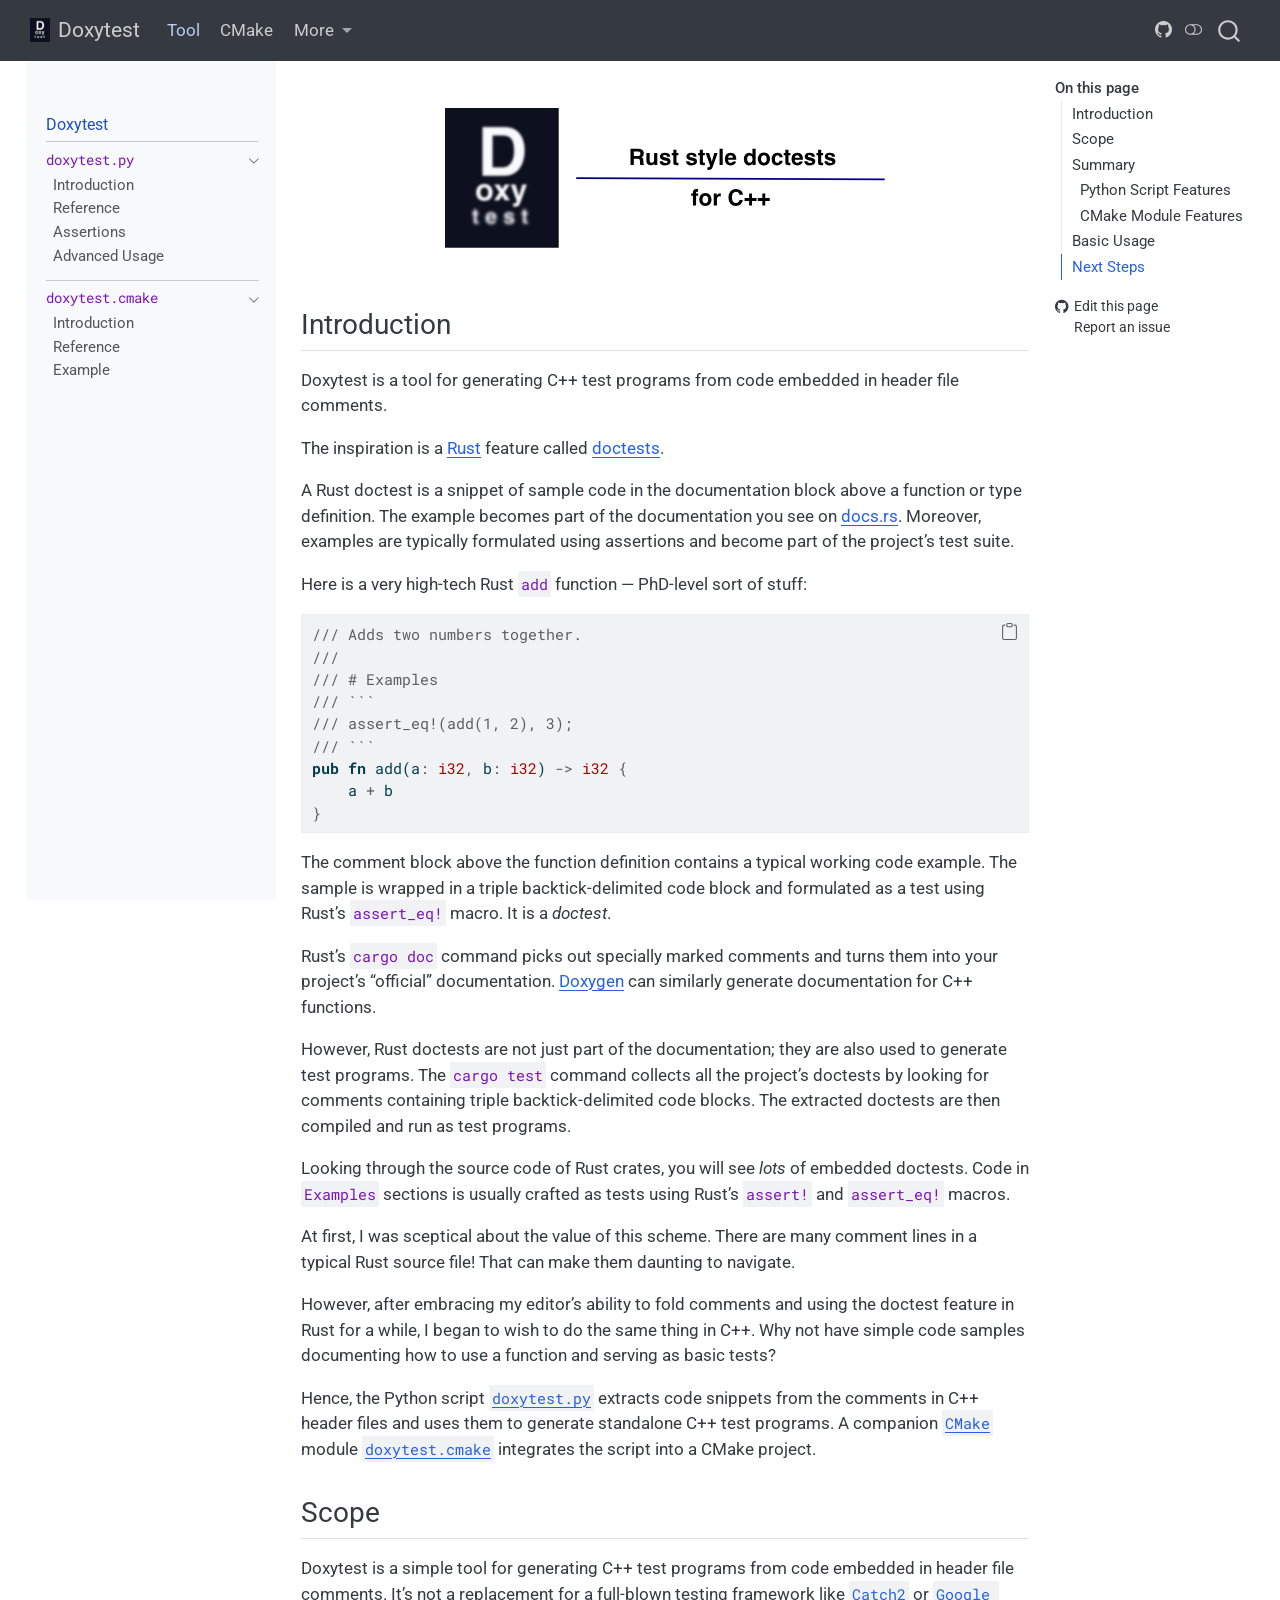
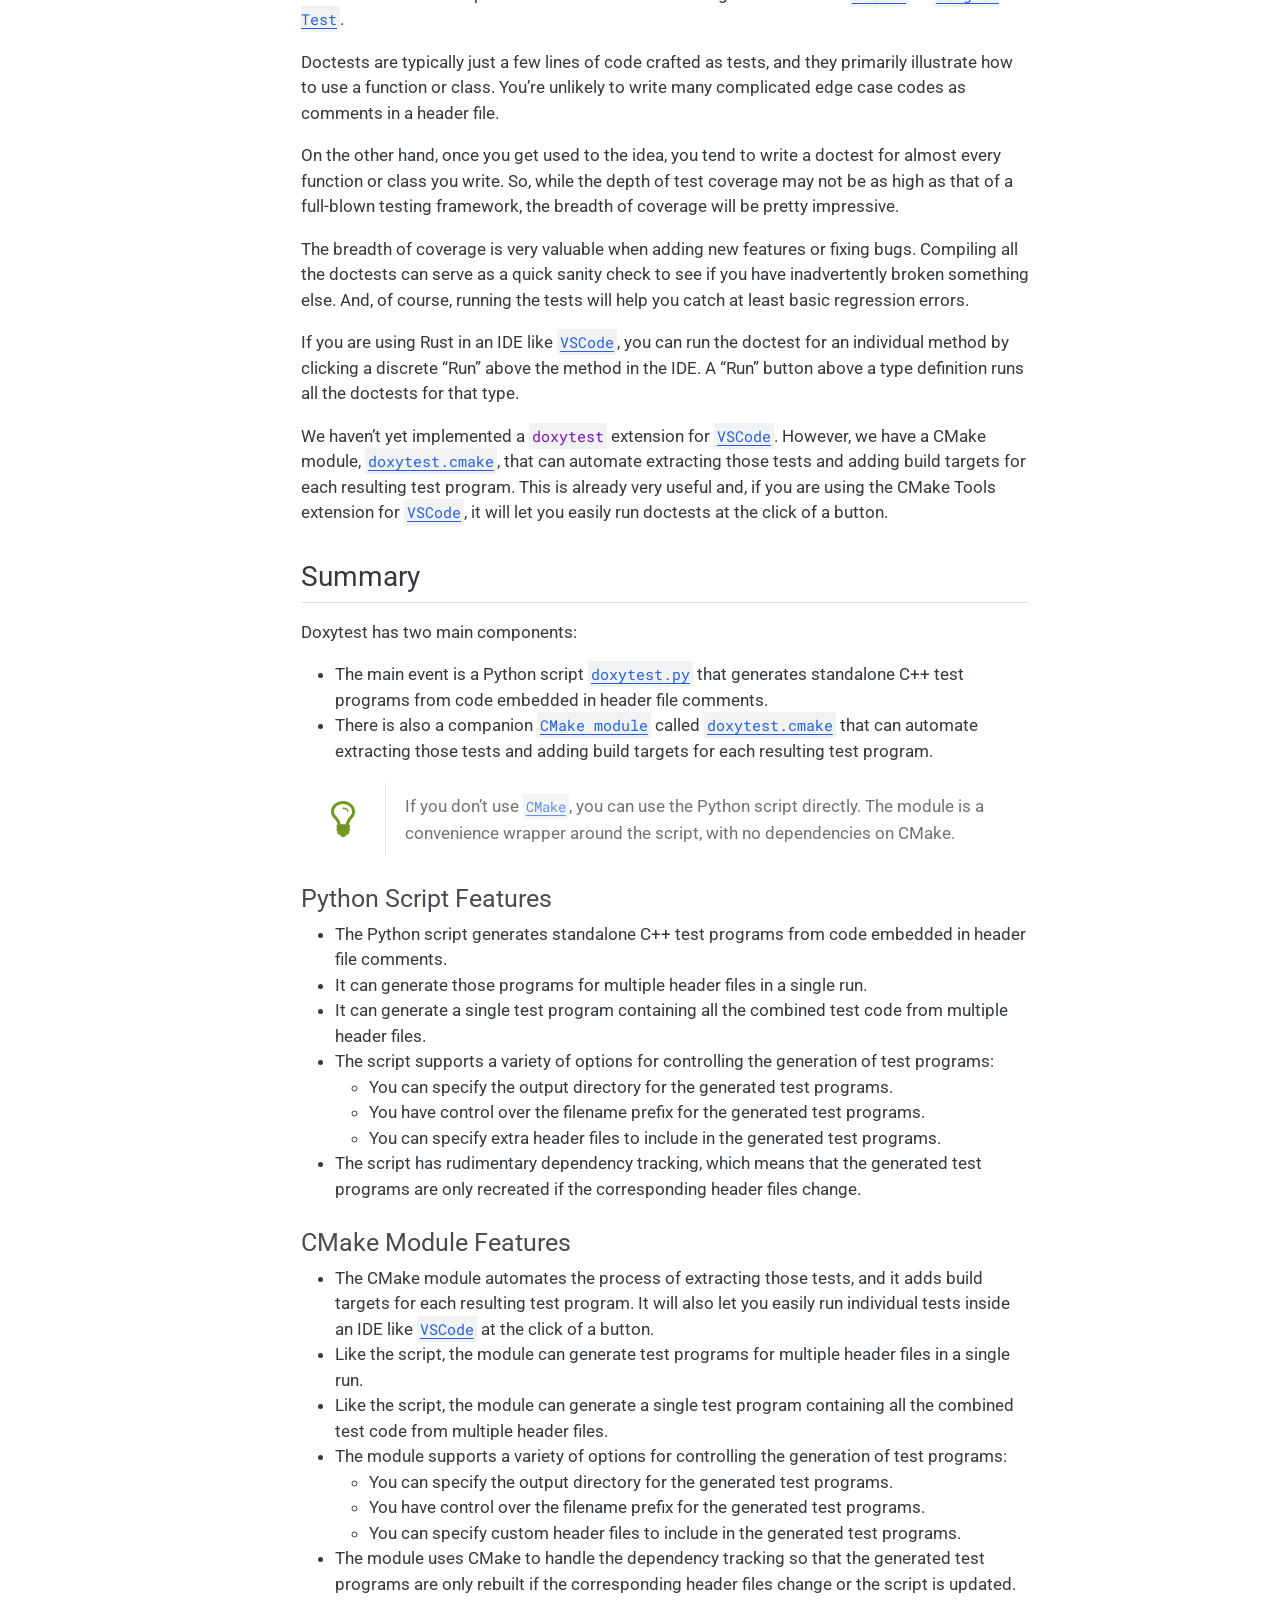
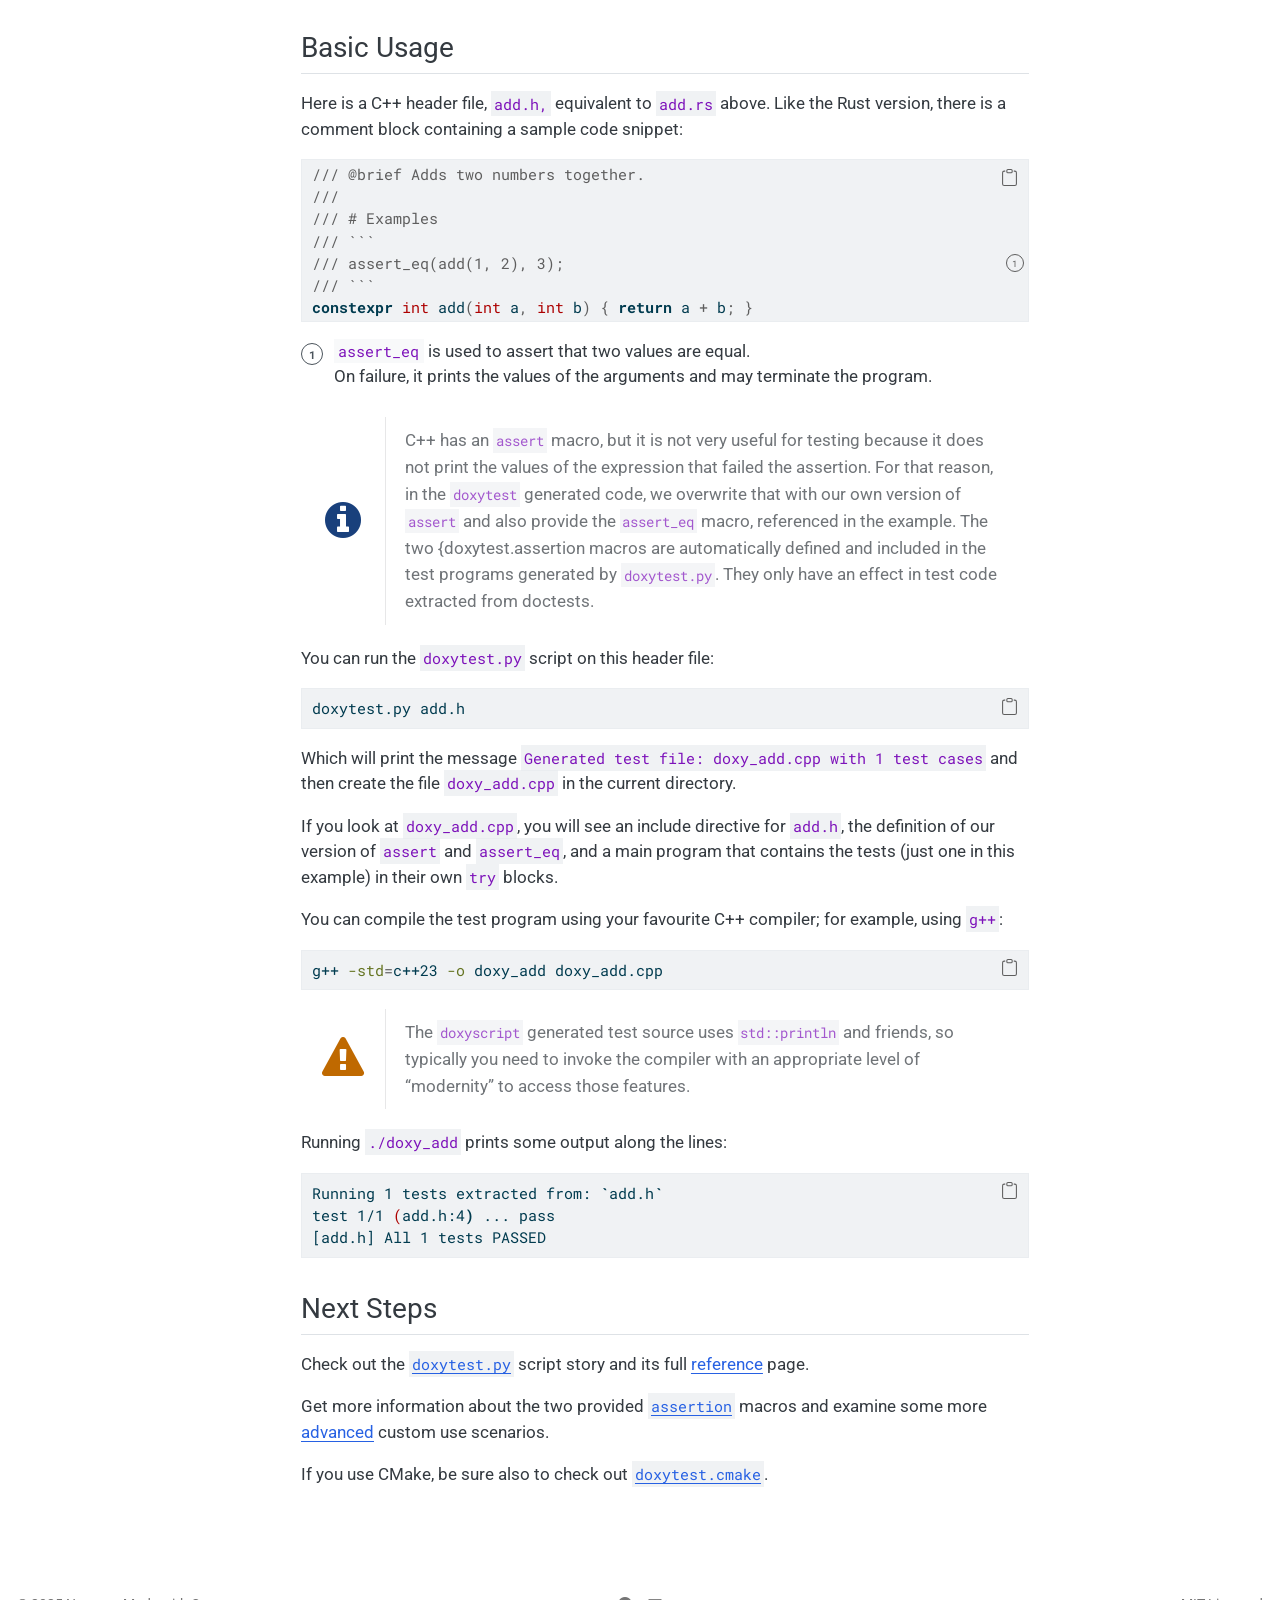
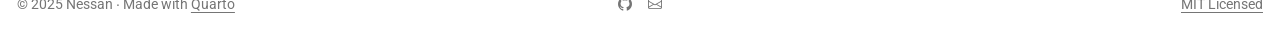
==== pages/index.html @ 749014c8 "Built site for gh-pages" ====
<!DOCTYPE html>
<html xmlns="http://www.w3.org/1999/xhtml" lang="en" xml:lang="en"><head>

<meta charset="utf-8">
<meta name="generator" content="quarto-1.8.25">

<meta name="viewport" content="width=device-width, initial-scale=1.0, user-scalable=yes">


<title>index – Doxytest</title>
<style>
code{white-space: pre-wrap;}
span.smallcaps{font-variant: small-caps;}
div.columns{display: flex; gap: min(4vw, 1.5em);}
div.column{flex: auto; overflow-x: auto;}
div.hanging-indent{margin-left: 1.5em; text-indent: -1.5em;}
ul.task-list{list-style: none;}
ul.task-list li input[type="checkbox"] {
  width: 0.8em;
  margin: 0 0.8em 0.2em -1em; /* quarto-specific, see https://github.com/quarto-dev/quarto-cli/issues/4556 */ 
  vertical-align: middle;
}
/* CSS for syntax highlighting */
html { -webkit-text-size-adjust: 100%; }
pre > code.sourceCode { white-space: pre; position: relative; }
pre > code.sourceCode > span { display: inline-block; line-height: 1.25; }
pre > code.sourceCode > span:empty { height: 1.2em; }
.sourceCode { overflow: visible; }
code.sourceCode > span { color: inherit; text-decoration: inherit; }
div.sourceCode { margin: 1em 0; }
pre.sourceCode { margin: 0; }
@media screen {
div.sourceCode { overflow: auto; }
}
@media print {
pre > code.sourceCode { white-space: pre-wrap; }
pre > code.sourceCode > span { text-indent: -5em; padding-left: 5em; }
}
pre.numberSource code
  { counter-reset: source-line 0; }
pre.numberSource code > span
  { position: relative; left: -4em; counter-increment: source-line; }
pre.numberSource code > span > a:first-child::before
  { content: counter(source-line);
    position: relative; left: -1em; text-align: right; vertical-align: baseline;
    border: none; display: inline-block;
    -webkit-touch-callout: none; -webkit-user-select: none;
    -khtml-user-select: none; -moz-user-select: none;
    -ms-user-select: none; user-select: none;
    padding: 0 4px; width: 4em;
  }
pre.numberSource { margin-left: 3em;  padding-left: 4px; }
div.sourceCode
  {   }
@media screen {
pre > code.sourceCode > span > a:first-child::before { text-decoration: underline; }
}
</style>


<script src="../site_libs/quarto-nav/quarto-nav.js"></script>
<script src="../site_libs/clipboard/clipboard.min.js"></script>
<script src="../site_libs/quarto-search/autocomplete.umd.js"></script>
<script src="../site_libs/quarto-search/fuse.min.js"></script>
<script src="../site_libs/quarto-search/quarto-search.js"></script>
<meta name="quarto:offset" content="../">
<link href="../images/logo.svg" rel="icon" type="image/svg+xml">
<script src="../site_libs/quarto-html/quarto.js" type="module"></script>
<script src="../site_libs/quarto-html/tabsets/tabsets.js" type="module"></script>
<script src="../site_libs/quarto-html/axe/axe-check.js" type="module"></script>
<script src="../site_libs/quarto-html/popper.min.js"></script>
<script src="../site_libs/quarto-html/tippy.umd.min.js"></script>
<script src="../site_libs/quarto-html/anchor.min.js"></script>
<link href="../site_libs/quarto-html/tippy.css" rel="stylesheet">
<link href="../site_libs/quarto-html/quarto-syntax-highlighting-cd4e4562af9062d9f200841793bf5c06.css" rel="stylesheet" class="quarto-color-scheme" id="quarto-text-highlighting-styles">
<link href="../site_libs/quarto-html/quarto-syntax-highlighting-dark-42da390b1251f2a7a621bc99940f6342.css" rel="stylesheet" class="quarto-color-scheme quarto-color-alternate" id="quarto-text-highlighting-styles">
<link href="../site_libs/quarto-html/quarto-syntax-highlighting-cd4e4562af9062d9f200841793bf5c06.css" rel="stylesheet" class="quarto-color-scheme-extra" id="quarto-text-highlighting-styles">
<script src="../site_libs/bootstrap/bootstrap.min.js"></script>
<link href="../site_libs/bootstrap/bootstrap-icons.css" rel="stylesheet">
<link href="../site_libs/bootstrap/bootstrap-0eee223d19f389612707c748a8aae879.min.css" rel="stylesheet" append-hash="true" class="quarto-color-scheme" id="quarto-bootstrap" data-mode="light">
<link href="../site_libs/bootstrap/bootstrap-dark-8b082f67e5a85543d0a8d16affa64e02.min.css" rel="stylesheet" append-hash="true" class="quarto-color-scheme quarto-color-alternate" id="quarto-bootstrap" data-mode="dark">
<link href="../site_libs/bootstrap/bootstrap-0eee223d19f389612707c748a8aae879.min.css" rel="stylesheet" append-hash="true" class="quarto-color-scheme-extra" id="quarto-bootstrap" data-mode="light">
<link href="../site_libs/quarto-contrib/admonitions-1.0.0/admonitions.css" rel="stylesheet">
<script id="quarto-search-options" type="application/json">{
  "location": "navbar",
  "copy-button": false,
  "collapse-after": 3,
  "panel-placement": "end",
  "type": "overlay",
  "limit": 50,
  "keyboard-shortcut": [
    "f",
    "/",
    "s"
  ],
  "show-item-context": false,
  "language": {
    "search-no-results-text": "No results",
    "search-matching-documents-text": "matching documents",
    "search-copy-link-title": "Copy link to search",
    "search-hide-matches-text": "Hide additional matches",
    "search-more-match-text": "more match in this document",
    "search-more-matches-text": "more matches in this document",
    "search-clear-button-title": "Clear",
    "search-text-placeholder": "",
    "search-detached-cancel-button-title": "Cancel",
    "search-submit-button-title": "Submit",
    "search-label": "Search"
  }
}</script>
<link rel="stylesheet" href="https://cdnjs.cloudflare.com/ajax/libs/font-awesome/4.7.0/css/font-awesome.min.css">


<meta property="og:title" content="Doxytest">
<meta property="og:description" content="">
<meta property="og:image" content="https://nessan.github.io/doxytest/images/blurred-large.svg">
<meta property="og:site_name" content="Doxytest">
<meta property="og:image:alt" content="Project Header Logo">
</head>

<body class="nav-sidebar floating nav-fixed quarto-light"><script id="quarto-html-before-body" type="application/javascript">
    const toggleBodyColorMode = (bsSheetEl) => {
      const mode = bsSheetEl.getAttribute("data-mode");
      const bodyEl = window.document.querySelector("body");
      if (mode === "dark") {
        bodyEl.classList.add("quarto-dark");
        bodyEl.classList.remove("quarto-light");
      } else {
        bodyEl.classList.add("quarto-light");
        bodyEl.classList.remove("quarto-dark");
      }
    }
    const toggleBodyColorPrimary = () => {
      const bsSheetEl = window.document.querySelector("link#quarto-bootstrap:not([rel=disabled-stylesheet])");
      if (bsSheetEl) {
        toggleBodyColorMode(bsSheetEl);
      }
    }
    const setColorSchemeToggle = (alternate) => {
      const toggles = window.document.querySelectorAll('.quarto-color-scheme-toggle');
      for (let i=0; i < toggles.length; i++) {
        const toggle = toggles[i];
        if (toggle) {
          if (alternate) {
            toggle.classList.add("alternate");
          } else {
            toggle.classList.remove("alternate");
          }
        }
      }
    };
    const toggleColorMode = (alternate) => {
      // Switch the stylesheets
      const primaryStylesheets = window.document.querySelectorAll('link.quarto-color-scheme:not(.quarto-color-alternate)');
      const alternateStylesheets = window.document.querySelectorAll('link.quarto-color-scheme.quarto-color-alternate');
      manageTransitions('#quarto-margin-sidebar .nav-link', false);
      if (alternate) {
        // note: dark is layered on light, we don't disable primary!
        enableStylesheet(alternateStylesheets);
        for (const sheetNode of alternateStylesheets) {
          if (sheetNode.id === "quarto-bootstrap") {
            toggleBodyColorMode(sheetNode);
          }
        }
      } else {
        disableStylesheet(alternateStylesheets);
        enableStylesheet(primaryStylesheets)
        toggleBodyColorPrimary();
      }
      manageTransitions('#quarto-margin-sidebar .nav-link', true);
      // Switch the toggles
      setColorSchemeToggle(alternate)
      // Hack to workaround the fact that safari doesn't
      // properly recolor the scrollbar when toggling (#1455)
      if (navigator.userAgent.indexOf('Safari') > 0 && navigator.userAgent.indexOf('Chrome') == -1) {
        manageTransitions("body", false);
        window.scrollTo(0, 1);
        setTimeout(() => {
          window.scrollTo(0, 0);
          manageTransitions("body", true);
        }, 40);
      }
    }
    const disableStylesheet = (stylesheets) => {
      for (let i=0; i < stylesheets.length; i++) {
        const stylesheet = stylesheets[i];
        stylesheet.rel = 'disabled-stylesheet';
      }
    }
    const enableStylesheet = (stylesheets) => {
      for (let i=0; i < stylesheets.length; i++) {
        const stylesheet = stylesheets[i];
        if(stylesheet.rel !== 'stylesheet') { // for Chrome, which will still FOUC without this check
          stylesheet.rel = 'stylesheet';
        }
      }
    }
    const manageTransitions = (selector, allowTransitions) => {
      const els = window.document.querySelectorAll(selector);
      for (let i=0; i < els.length; i++) {
        const el = els[i];
        if (allowTransitions) {
          el.classList.remove('notransition');
        } else {
          el.classList.add('notransition');
        }
      }
    }
    const isFileUrl = () => {
      return window.location.protocol === 'file:';
    }
    const hasAlternateSentinel = () => {
      let styleSentinel = getColorSchemeSentinel();
      if (styleSentinel !== null) {
        return styleSentinel === "alternate";
      } else {
        return false;
      }
    }
    const setStyleSentinel = (alternate) => {
      const value = alternate ? "alternate" : "default";
      if (!isFileUrl()) {
        window.localStorage.setItem("quarto-color-scheme", value);
      } else {
        localAlternateSentinel = value;
      }
    }
    const getColorSchemeSentinel = () => {
      if (!isFileUrl()) {
        const storageValue = window.localStorage.getItem("quarto-color-scheme");
        return storageValue != null ? storageValue : localAlternateSentinel;
      } else {
        return localAlternateSentinel;
      }
    }
    const toggleGiscusIfUsed = (isAlternate, darkModeDefault) => {
      const baseTheme = document.querySelector('#giscus-base-theme')?.value ?? 'light';
      const alternateTheme = document.querySelector('#giscus-alt-theme')?.value ?? 'dark';
      let newTheme = '';
      if(authorPrefersDark) {
        newTheme = isAlternate ? baseTheme : alternateTheme;
      } else {
        newTheme = isAlternate ? alternateTheme : baseTheme;
      }
      const changeGiscusTheme = () => {
        // From: https://github.com/giscus/giscus/issues/336
        const sendMessage = (message) => {
          const iframe = document.querySelector('iframe.giscus-frame');
          if (!iframe) return;
          iframe.contentWindow.postMessage({ giscus: message }, 'https://giscus.app');
        }
        sendMessage({
          setConfig: {
            theme: newTheme
          }
        });
      }
      const isGiscussLoaded = window.document.querySelector('iframe.giscus-frame') !== null;
      if (isGiscussLoaded) {
        changeGiscusTheme();
      }
    };
    const authorPrefersDark = false;
    const darkModeDefault = authorPrefersDark;
      document.querySelector('link#quarto-text-highlighting-styles.quarto-color-scheme-extra').rel = 'disabled-stylesheet';
      document.querySelector('link#quarto-bootstrap.quarto-color-scheme-extra').rel = 'disabled-stylesheet';
    let localAlternateSentinel = darkModeDefault ? 'alternate' : 'default';
    // Dark / light mode switch
    window.quartoToggleColorScheme = () => {
      // Read the current dark / light value
      let toAlternate = !hasAlternateSentinel();
      toggleColorMode(toAlternate);
      setStyleSentinel(toAlternate);
      toggleGiscusIfUsed(toAlternate, darkModeDefault);
      window.dispatchEvent(new Event('resize'));
    };
    // Switch to dark mode if need be
    if (hasAlternateSentinel()) {
      toggleColorMode(true);
    } else {
      toggleColorMode(false);
    }
  </script>

<div id="quarto-search-results"></div>
  <header id="quarto-header" class="headroom fixed-top">
    <nav class="navbar navbar-expand-lg " data-bs-theme="dark">
      <div class="navbar-container container-fluid">
      <div class="navbar-brand-container mx-auto">
    <a href="../index.html" class="navbar-brand navbar-brand-logo">
    <img src="../images/logo.svg" alt="The Doxytest logo" class="navbar-logo light-content">
    <img src="../images/logo.svg" alt="The Doxytest logo" class="navbar-logo dark-content">
    </a>
    <a class="navbar-brand" href="../index.html">
    <span class="navbar-title">Doxytest</span>
    </a>
  </div>
            <div id="quarto-search" class="" title="Search"></div>
          <button class="navbar-toggler" type="button" data-bs-toggle="collapse" data-bs-target="#navbarCollapse" aria-controls="navbarCollapse" role="menu" aria-expanded="false" aria-label="Toggle navigation" onclick="if (window.quartoToggleHeadroom) { window.quartoToggleHeadroom(); }">
  <span class="navbar-toggler-icon"></span>
</button>
          <div class="collapse navbar-collapse" id="navbarCollapse">
            <ul class="navbar-nav navbar-nav-scroll me-auto">
  <li class="nav-item">
    <a class="nav-link active" href="../pages/script/index.html" aria-current="page"> 
<span class="menu-text">Tool</span></a>
  </li>  
  <li class="nav-item">
    <a class="nav-link" href="../pages/cmake/index.html"> 
<span class="menu-text">CMake</span></a>
  </li>  
  <li class="nav-item dropdown ">
    <a class="nav-link dropdown-toggle" href="#" id="nav-menu-more" role="link" data-bs-toggle="dropdown" aria-expanded="false">
 <span class="menu-text">More</span>
    </a>
    <ul class="dropdown-menu" aria-labelledby="nav-menu-more">    
        <li>
    <a class="dropdown-item" href="https://github.com/nessan/doxytest"><i class="bi bi-github" role="img">
</i> 
 <span class="dropdown-text">Project Repo</span></a>
  </li>  
        <li>
    <a class="dropdown-item" href="https://github.com/nessan/doxytest/issues"><i class="bi bi-bug" role="img">
</i> 
 <span class="dropdown-text">Report a Bug</span></a>
  </li>  
        <li>
    <a class="dropdown-item" href="mailto:nzznfitz+gh@icloud.com"><i class="bi bi-chat-right-text" role="img">
</i> 
 <span class="dropdown-text">Ask a Question</span></a>
  </li>  
    </ul>
  </li>
</ul>
          </div> <!-- /navcollapse -->
            <div class="quarto-navbar-tools">
    <a href="https://github.com/nessan/doxytest" title="GitHub repo" class="quarto-navigation-tool px-1" aria-label="GitHub repo"><i class="bi bi-github"></i></a>
  <a href="" class="quarto-color-scheme-toggle quarto-navigation-tool  px-1" onclick="window.quartoToggleColorScheme(); return false;" title="Toggle dark mode"><i class="bi"></i></a>
</div>
      </div> <!-- /container-fluid -->
    </nav>
  <nav class="quarto-secondary-nav">
    <div class="container-fluid d-flex">
      <button type="button" class="quarto-btn-toggle btn" data-bs-toggle="collapse" role="button" data-bs-target=".quarto-sidebar-collapse-item" aria-controls="quarto-sidebar" aria-expanded="false" aria-label="Toggle sidebar navigation" onclick="if (window.quartoToggleHeadroom) { window.quartoToggleHeadroom(); }">
        <i class="bi bi-layout-text-sidebar-reverse"></i>
      </button>
        <a class="flex-grow-1 no-decor" role="navigation" data-bs-toggle="collapse" data-bs-target=".quarto-sidebar-collapse-item" aria-controls="quarto-sidebar" aria-expanded="false" aria-label="Toggle sidebar navigation" onclick="if (window.quartoToggleHeadroom) { window.quartoToggleHeadroom(); }">      
          <h1 class="quarto-secondary-nav-title"></h1>
        </a>     
    </div>
  </nav>
</header>
<!-- content -->
<div id="quarto-content" class="quarto-container page-columns page-rows-contents page-layout-article page-navbar">
<!-- sidebar -->
  <nav id="quarto-sidebar" class="sidebar collapse collapse-horizontal quarto-sidebar-collapse-item sidebar-navigation floating overflow-auto">
    <div class="pt-lg-2 mt-2 text-left sidebar-header">
      <a href="../index.html" class="sidebar-logo-link">
      </a>
      </div>
    <div class="sidebar-menu-container"> 
    <ul class="list-unstyled mt-1">
        <li class="sidebar-item">
  <div class="sidebar-item-container"> 
  <a href="../pages/index.html" class="sidebar-item-text sidebar-link active">
 <span class="menu-text">Doxytest</span></a>
  </div>
</li>
        <li class="px-0"><hr class="sidebar-divider hi "></li>
        <li class="sidebar-item sidebar-item-section">
      <div class="sidebar-item-container"> 
            <a class="sidebar-item-text sidebar-link text-start" data-bs-toggle="collapse" data-bs-target="#quarto-sidebar-section-1" role="navigation" aria-expanded="true">
 <span class="menu-text"><code>doxytest.py</code></span></a>
          <a class="sidebar-item-toggle text-start" data-bs-toggle="collapse" data-bs-target="#quarto-sidebar-section-1" role="navigation" aria-expanded="true" aria-label="Toggle section">
            <i class="bi bi-chevron-right ms-2"></i>
          </a> 
      </div>
      <ul id="quarto-sidebar-section-1" class="collapse list-unstyled sidebar-section depth1 show">  
          <li class="sidebar-item">
  <div class="sidebar-item-container"> 
  <a href="../pages/script/index.html" class="sidebar-item-text sidebar-link">
 <span class="menu-text">Introduction</span></a>
  </div>
</li>
          <li class="sidebar-item">
  <div class="sidebar-item-container"> 
  <a href="../pages/script/reference.html" class="sidebar-item-text sidebar-link">
 <span class="menu-text">Reference</span></a>
  </div>
</li>
          <li class="sidebar-item">
  <div class="sidebar-item-container"> 
  <a href="../pages/script/assertions.html" class="sidebar-item-text sidebar-link">
 <span class="menu-text">Assertions</span></a>
  </div>
</li>
          <li class="sidebar-item">
  <div class="sidebar-item-container"> 
  <a href="../pages/script/advanced.html" class="sidebar-item-text sidebar-link">
 <span class="menu-text">Advanced Usage</span></a>
  </div>
</li>
      </ul>
  </li>
        <li class="px-0"><hr class="sidebar-divider hi "></li>
        <li class="sidebar-item sidebar-item-section">
      <div class="sidebar-item-container"> 
            <a class="sidebar-item-text sidebar-link text-start" data-bs-toggle="collapse" data-bs-target="#quarto-sidebar-section-2" role="navigation" aria-expanded="true">
 <span class="menu-text"><code>doxytest.cmake</code></span></a>
          <a class="sidebar-item-toggle text-start" data-bs-toggle="collapse" data-bs-target="#quarto-sidebar-section-2" role="navigation" aria-expanded="true" aria-label="Toggle section">
            <i class="bi bi-chevron-right ms-2"></i>
          </a> 
      </div>
      <ul id="quarto-sidebar-section-2" class="collapse list-unstyled sidebar-section depth1 show">  
          <li class="sidebar-item">
  <div class="sidebar-item-container"> 
  <a href="../pages/cmake/index.html" class="sidebar-item-text sidebar-link">
 <span class="menu-text">Introduction</span></a>
  </div>
</li>
          <li class="sidebar-item">
  <div class="sidebar-item-container"> 
  <a href="../pages/cmake/index.html#reference" class="sidebar-item-text sidebar-link">
 <span class="menu-text">Reference</span></a>
  </div>
</li>
          <li class="sidebar-item">
  <div class="sidebar-item-container"> 
  <a href="../pages/cmake/index.html#example" class="sidebar-item-text sidebar-link">
 <span class="menu-text">Example</span></a>
  </div>
</li>
      </ul>
  </li>
    </ul>
    </div>
</nav>
<div id="quarto-sidebar-glass" class="quarto-sidebar-collapse-item" data-bs-toggle="collapse" data-bs-target=".quarto-sidebar-collapse-item"></div>
<!-- margin-sidebar -->
    <div id="quarto-margin-sidebar" class="sidebar margin-sidebar">
        <nav id="TOC" role="doc-toc" class="toc-active" data-toc-expanded="99">
    <h2 id="toc-title">On this page</h2>
   
  <ul>
  <li><a href="#introduction" id="toc-introduction" class="nav-link active" data-scroll-target="#introduction">Introduction</a></li>
  <li><a href="#scope" id="toc-scope" class="nav-link" data-scroll-target="#scope">Scope</a></li>
  <li><a href="#summary" id="toc-summary" class="nav-link" data-scroll-target="#summary">Summary</a>
  <ul class="collapse">
  <li><a href="#python-script-features" id="toc-python-script-features" class="nav-link" data-scroll-target="#python-script-features">Python Script Features</a></li>
  <li><a href="#cmake-module-features" id="toc-cmake-module-features" class="nav-link" data-scroll-target="#cmake-module-features">CMake Module Features</a></li>
  </ul></li>
  <li><a href="#basic-usage" id="toc-basic-usage" class="nav-link" data-scroll-target="#basic-usage">Basic Usage</a></li>
  <li><a href="#next-steps" id="toc-next-steps" class="nav-link" data-scroll-target="#next-steps">Next Steps</a></li>
  </ul>
<div class="toc-actions"><ul><li><a href="https://github.com/nessan/doxytest/edit/main/docs/pages/index.qmd" class="toc-action"><i class="bi bi-github"></i>Edit this page</a></li><li><a href="https://github.com/nessan/doxytest/issues/new/choose" class="toc-action"><i class="bi empty"></i>Report an issue</a></li></ul></div></nav>
    </div>
<!-- main -->
<main class="content" id="quarto-document-content"><header id="title-block-header" class="quarto-title-block"></header>





<div align="center">
    <img src="../images/blurred-large.svg" alt="Project Header Logo" height="140">
</div>
<p><br></p>
<section id="introduction" class="level2">
<h2 class="anchored" data-anchor-id="introduction">Introduction</h2>
<p>Doxytest is a tool for generating C++ test programs from code embedded in header file comments.</p>
<p>The inspiration is a <a href="https://www.rust-lang.org">Rust</a> feature called <a href="https://doc.rust-lang.org/rustdoc/write-documentation/documentation-tests.html">doctests</a>.</p>
<p>A Rust doctest is a snippet of sample code in the documentation block above a function or type definition. The example becomes part of the documentation you see on <a href="https://docs.rs">docs.rs</a>. Moreover, examples are typically formulated using assertions and become part of the project’s test suite.</p>
<p>Here is a very high-tech Rust <code>add</code> function — PhD-level sort of stuff:</p>
<div class="code-copy-outer-scaffold"><div class="sourceCode" id="cb1"><pre class="sourceCode rust code-with-copy"><code class="sourceCode rust"><span id="cb1-1"><a href="#cb1-1" aria-hidden="true" tabindex="-1"></a><span class="co">/// Adds two numbers together.</span></span>
<span id="cb1-2"><a href="#cb1-2" aria-hidden="true" tabindex="-1"></a><span class="co">///</span></span>
<span id="cb1-3"><a href="#cb1-3" aria-hidden="true" tabindex="-1"></a><span class="co">/// # Examples</span></span>
<span id="cb1-4"><a href="#cb1-4" aria-hidden="true" tabindex="-1"></a><span class="co">/// ```</span></span>
<span id="cb1-5"><a href="#cb1-5" aria-hidden="true" tabindex="-1"></a><span class="co">/// assert_eq!(add(1, 2), 3);</span></span>
<span id="cb1-6"><a href="#cb1-6" aria-hidden="true" tabindex="-1"></a><span class="co">/// ```</span></span>
<span id="cb1-7"><a href="#cb1-7" aria-hidden="true" tabindex="-1"></a><span class="kw">pub</span> <span class="kw">fn</span> add(a<span class="op">:</span> <span class="dt">i32</span><span class="op">,</span> b<span class="op">:</span> <span class="dt">i32</span>) <span class="op">-&gt;</span> <span class="dt">i32</span> <span class="op">{</span></span>
<span id="cb1-8"><a href="#cb1-8" aria-hidden="true" tabindex="-1"></a>    a <span class="op">+</span> b</span>
<span id="cb1-9"><a href="#cb1-9" aria-hidden="true" tabindex="-1"></a><span class="op">}</span></span></code></pre></div><button title="Copy to Clipboard" class="code-copy-button"><i class="bi"></i></button></div>
<p>The comment block above the function definition contains a typical working code example. The sample is wrapped in a triple backtick-delimited code block and formulated as a test using Rust’s <code>assert_eq!</code> macro. It is a <em>doctest</em>.</p>
<p>Rust’s <code>cargo doc</code> command picks out specially marked comments and turns them into your project’s “official” documentation. <a href="https://www.doxygen.nl">Doxygen</a> can similarly generate documentation for C++ functions.</p>
<p>However, Rust doctests are not just part of the documentation; they are also used to generate test programs. The <code>cargo test</code> command collects all the project’s doctests by looking for comments containing triple backtick-delimited code blocks. The extracted doctests are then compiled and run as test programs.</p>
<p>Looking through the source code of Rust crates, you will see <em>lots</em> of embedded doctests. Code in <code>Examples</code> sections is usually crafted as tests using Rust’s <code>assert!</code> and <code>assert_eq!</code> macros.</p>
<p>At first, I was sceptical about the value of this scheme. There are many comment lines in a typical Rust source file! That can make them daunting to navigate.</p>
<p>However, after embracing my editor’s ability to fold comments and using the doctest feature in Rust for a while, I began to wish to do the same thing in C++. Why not have simple code samples documenting how to use a function and serving as basic tests?</p>
<p>Hence, the Python script <a href="../pages/script/index.html"><code>doxytest.py</code></a> extracts code snippets from the comments in C++ header files and uses them to generate standalone C++ test programs. A companion <a href="https://cmake.org"><code>CMake</code></a> module <a href="../pages/cmake/index.html"><code>doxytest.cmake</code></a> integrates the script into a CMake project.</p>
</section>
<section id="scope" class="level2">
<h2 class="anchored" data-anchor-id="scope">Scope</h2>
<p>Doxytest is a simple tool for generating C++ test programs from code embedded in header file comments. It’s not a replacement for a full-blown testing framework like <a href="https://github.com/catchorg/Catch2"><code>Catch2</code></a> or <a href="https://github.com/google/googletest"><code>Google Test</code></a>.</p>
<p>Doctests are typically just a few lines of code crafted as tests, and they primarily illustrate how to use a function or class. You’re unlikely to write many complicated edge case codes as comments in a header file.</p>
<p>On the other hand, once you get used to the idea, you tend to write a doctest for almost every function or class you write. So, while the depth of test coverage may not be as high as that of a full-blown testing framework, the breadth of coverage will be pretty impressive.</p>
<p>The breadth of coverage is very valuable when adding new features or fixing bugs. Compiling all the doctests can serve as a quick sanity check to see if you have inadvertently broken something else. And, of course, running the tests will help you catch at least basic regression errors.</p>
<p>If you are using Rust in an IDE like <a href="https://code.visualstudio.com"><code>VSCode</code></a>, you can run the doctest for an individual method by clicking a discrete “Run” above the method in the IDE. A “Run” button above a type definition runs all the doctests for that type.</p>
<p>We haven’t yet implemented a <code>doxytest</code> extension for <a href="https://code.visualstudio.com"><code>VSCode</code></a>. However, we have a CMake module, <a href="../pages/cmake/index.html"><code>doxytest.cmake</code></a>, that can automate extracting those tests and adding build targets for each resulting test program. This is already very useful and, if you are using the CMake Tools extension for <a href="https://code.visualstudio.com"><code>VSCode</code></a>, it will let you easily run doctests at the click of a button.</p>
</section>
<section id="summary" class="level2">
<h2 class="anchored" data-anchor-id="summary">Summary</h2>
<p>Doxytest has two main components:</p>
<ul>
<li>The main event is a Python script <a href="../pages/script/index.html"><code>doxytest.py</code></a> that generates standalone C++ test programs from code embedded in header file comments.</li>
<li>There is also a companion <a href="https://cmake.org/cmake/help/book/mastering-cmake/chapter/Modules.html"><code>CMake module</code></a> called <a href="../pages/cmake/index.html"><code>doxytest.cmake</code></a> that can automate extracting those tests and adding build targets for each resulting test program.</li>
</ul>
<div class="admonition tip">
    <table><tbody><tr>
    <td class="icon"> <i class="fa icon-tip" title="Tip"></i></td>
    <td class="content">
    
If you don’t use <a href="https://cmake.org"><code>CMake</code></a>, you can use the Python script directly. The module is a convenience wrapper around the script, with no dependencies on CMake.
</td></tr></tbody></table></div>
<section id="python-script-features" class="level3">
<h3 class="anchored" data-anchor-id="python-script-features">Python Script Features</h3>
<ul>
<li>The Python script generates standalone C++ test programs from code embedded in header file comments.</li>
<li>It can generate those programs for multiple header files in a single run.</li>
<li>It can generate a single test program containing all the combined test code from multiple header files.</li>
<li>The script supports a variety of options for controlling the generation of test programs:
<ul>
<li>You can specify the output directory for the generated test programs.</li>
<li>You have control over the filename prefix for the generated test programs.</li>
<li>You can specify extra header files to include in the generated test programs.</li>
</ul></li>
<li>The script has rudimentary dependency tracking, which means that the generated test programs are only recreated if the corresponding header files change.</li>
</ul>
</section>
<section id="cmake-module-features" class="level3">
<h3 class="anchored" data-anchor-id="cmake-module-features">CMake Module Features</h3>
<ul>
<li>The CMake module automates the process of extracting those tests, and it adds build targets for each resulting test program. It will also let you easily run individual tests inside an IDE like <a href="https://code.visualstudio.com"><code>VSCode</code></a> at the click of a button.</li>
<li>Like the script, the module can generate test programs for multiple header files in a single run.</li>
<li>Like the script, the module can generate a single test program containing all the combined test code from multiple header files.</li>
<li>The module supports a variety of options for controlling the generation of test programs:
<ul>
<li>You can specify the output directory for the generated test programs.</li>
<li>You have control over the filename prefix for the generated test programs.</li>
<li>You can specify custom header files to include in the generated test programs.</li>
</ul></li>
<li>The module uses CMake to handle the dependency tracking so that the generated test programs are only rebuilt if the corresponding header files change or the script is updated.</li>
</ul>
</section>
</section>
<section id="basic-usage" class="level2">
<h2 class="anchored" data-anchor-id="basic-usage">Basic Usage</h2>
<p>Here is a C++ header file, <code>add.h,</code> equivalent to <code>add.rs</code> above. Like the Rust version, there is a comment block containing a sample code snippet:</p>
<div class="code-copy-outer-scaffold"><div class="sourceCode" id="annotated-cell-2"><pre class="sourceCode cpp code-annotation-code code-with-copy code-annotated"><code class="sourceCode cpp"><span id="annotated-cell-2-1"><a href="#annotated-cell-2-1" aria-hidden="true" tabindex="-1"></a><span class="co">/// </span><span class="an">@brief</span><span class="co"> Adds two numbers together.</span></span>
<span id="annotated-cell-2-2"><a href="#annotated-cell-2-2" aria-hidden="true" tabindex="-1"></a><span class="co">///</span></span>
<span id="annotated-cell-2-3"><a href="#annotated-cell-2-3" aria-hidden="true" tabindex="-1"></a><span class="co">/// # Examples</span></span>
<span id="annotated-cell-2-4"><a href="#annotated-cell-2-4" aria-hidden="true" tabindex="-1"></a><span class="co">/// ```</span></span>
<a class="code-annotation-anchor" data-target-cell="annotated-cell-2" data-target-annotation="1" onclick="event.preventDefault();">1</a><span id="annotated-cell-2-5" class="code-annotation-target"><a href="#annotated-cell-2-5" aria-hidden="true" tabindex="-1"></a><span class="co">/// assert_eq(add(1, 2), 3);</span></span>
<span id="annotated-cell-2-6"><a href="#annotated-cell-2-6" aria-hidden="true" tabindex="-1"></a><span class="co">/// ```</span></span>
<span id="annotated-cell-2-7"><a href="#annotated-cell-2-7" aria-hidden="true" tabindex="-1"></a><span class="kw">constexpr</span> <span class="dt">int</span> add<span class="op">(</span><span class="dt">int</span> a<span class="op">,</span> <span class="dt">int</span> b<span class="op">)</span> <span class="op">{</span> <span class="cf">return</span> a <span class="op">+</span> b<span class="op">;</span> <span class="op">}</span></span><div class="code-annotation-gutter-bg"></div><div class="code-annotation-gutter"></div></code></pre></div><button title="Copy to Clipboard" class="code-copy-button"><i class="bi"></i></button></div>
<dl class="code-annotation-container-grid">
<dt data-target-cell="annotated-cell-2" data-target-annotation="1">1</dt>
<dd>
<span data-code-cell="annotated-cell-2" data-code-lines="5" data-code-annotation="1"><code>assert_eq</code> is used to assert that two values are equal. <br> On failure, it prints the values of the arguments and may terminate the program.</span>
</dd>
</dl>
<div class="admonition note">
    <table><tbody><tr>
    <td class="icon"> <i class="fa icon-note" title="Note"></i></td>
    <td class="content">
    
C++ has an <code>assert</code> macro, but it is not very useful for testing because it does not print the values of the expression that failed the assertion. For that reason, in the <code>doxytest</code> generated code, we overwrite that with our own version of <code>assert</code> and also provide the <code>assert_eq</code> macro, referenced in the example. The two {doxytest.assertion macros are automatically defined and included in the test programs generated by <code>doxytest.py</code>. They only have an effect in test code extracted from doctests.
</td></tr></tbody></table></div>
<p>You can run the <code>doxytest.py</code> script on this header file:</p>
<div class="code-copy-outer-scaffold"><div class="sourceCode" id="cb2"><pre class="sourceCode sh code-with-copy"><code class="sourceCode bash"><span id="cb2-1"><a href="#cb2-1" aria-hidden="true" tabindex="-1"></a><span class="ex">doxytest.py</span> add.h</span></code></pre></div><button title="Copy to Clipboard" class="code-copy-button"><i class="bi"></i></button></div>
<p>Which will print the message <code>Generated test file: doxy_add.cpp with 1 test cases</code> and then create the file <code>doxy_add.cpp</code> in the current directory.</p>
<p>If you look at <code>doxy_add.cpp</code>, you will see an include directive for <code>add.h</code>, the definition of our version of <code>assert</code> and <code>assert_eq</code>, and a main program that contains the tests (just one in this example) in their own <code>try</code> blocks.</p>
<p>You can compile the test program using your favourite C++ compiler; for example, using <code>g++</code>:</p>
<div class="code-copy-outer-scaffold"><div class="sourceCode" id="cb3"><pre class="sourceCode sh code-with-copy"><code class="sourceCode bash"><span id="cb3-1"><a href="#cb3-1" aria-hidden="true" tabindex="-1"></a><span class="ex">g++</span> <span class="at">-std</span><span class="op">=</span>c++23 <span class="at">-o</span> doxy_add doxy_add.cpp</span></code></pre></div><button title="Copy to Clipboard" class="code-copy-button"><i class="bi"></i></button></div>
<div class="admonition warning">
    <table><tbody><tr>
    <td class="icon"> <i class="fa icon-warning" title="Warning"></i></td>
    <td class="content">
    
The <code>doxyscript</code> generated test source uses <code>std::println</code> and friends, so typically you need to invoke the compiler with an appropriate level of “modernity” to access those features.
</td></tr></tbody></table></div>
<p>Running <code>./doxy_add</code> prints some output along the lines:</p>
<div class="code-copy-outer-scaffold"><div class="sourceCode" id="cb4"><pre class="sourceCode sh code-with-copy"><code class="sourceCode bash"><span id="cb4-1"><a href="#cb4-1" aria-hidden="true" tabindex="-1"></a><span class="ex">Running</span> 1 tests extracted from: <span class="kw">`</span><span class="ex">add.h</span><span class="kw">`</span></span>
<span id="cb4-2"><a href="#cb4-2" aria-hidden="true" tabindex="-1"></a><span class="bu">test</span> 1/1 <span class="er">(</span><span class="ex">add.h:4</span><span class="kw">)</span> <span class="ex">...</span> pass</span>
<span id="cb4-3"><a href="#cb4-3" aria-hidden="true" tabindex="-1"></a><span class="ex">[add.h]</span> All 1 tests PASSED</span></code></pre></div><button title="Copy to Clipboard" class="code-copy-button"><i class="bi"></i></button></div>
</section>
<section id="next-steps" class="level2">
<h2 class="anchored" data-anchor-id="next-steps">Next Steps</h2>
<p>Check out the <a href="../pages/script/index.html"><code>doxytest.py</code></a> script story and its full <a href="../pages/script/reference.html">reference</a> page.</p>
<p>Get more information about the two provided <a href="../pages/script/assertions.html"><code>assertion</code></a> macros and examine some more <a href="../pages/script/advanced.html">advanced</a> custom use scenarios.</p>
<p>If you use CMake, be sure also to check out <a href="../pages/cmake/index.html"><code>doxytest.cmake</code></a>.</p>


</section>

<a onclick="window.scrollTo(0, 0); return false;" role="button" id="quarto-back-to-top"><i class="bi bi-arrow-up"></i> Back to top</a></main> <!-- /main -->
<script id="quarto-html-after-body" type="application/javascript">
  window.document.addEventListener("DOMContentLoaded", function (event) {
    // Ensure there is a toggle, if there isn't float one in the top right
    if (window.document.querySelector('.quarto-color-scheme-toggle') === null) {
      const a = window.document.createElement('a');
      a.classList.add('top-right');
      a.classList.add('quarto-color-scheme-toggle');
      a.href = "";
      a.onclick = function() { try { window.quartoToggleColorScheme(); } catch {} return false; };
      const i = window.document.createElement("i");
      i.classList.add('bi');
      a.appendChild(i);
      window.document.body.appendChild(a);
    }
    setColorSchemeToggle(hasAlternateSentinel())
    const icon = "";
    const anchorJS = new window.AnchorJS();
    anchorJS.options = {
      placement: 'right',
      icon: icon
    };
    anchorJS.add('.anchored');
    const isCodeAnnotation = (el) => {
      for (const clz of el.classList) {
        if (clz.startsWith('code-annotation-')) {                     
          return true;
        }
      }
      return false;
    }
    const onCopySuccess = function(e) {
      // button target
      const button = e.trigger;
      // don't keep focus
      button.blur();
      // flash "checked"
      button.classList.add('code-copy-button-checked');
      var currentTitle = button.getAttribute("title");
      button.setAttribute("title", "Copied!");
      let tooltip;
      if (window.bootstrap) {
        button.setAttribute("data-bs-toggle", "tooltip");
        button.setAttribute("data-bs-placement", "left");
        button.setAttribute("data-bs-title", "Copied!");
        tooltip = new bootstrap.Tooltip(button, 
          { trigger: "manual", 
            customClass: "code-copy-button-tooltip",
            offset: [0, -8]});
        tooltip.show();    
      }
      setTimeout(function() {
        if (tooltip) {
          tooltip.hide();
          button.removeAttribute("data-bs-title");
          button.removeAttribute("data-bs-toggle");
          button.removeAttribute("data-bs-placement");
        }
        button.setAttribute("title", currentTitle);
        button.classList.remove('code-copy-button-checked');
      }, 1000);
      // clear code selection
      e.clearSelection();
    }
    const getTextToCopy = function(trigger) {
      const outerScaffold = trigger.parentElement.cloneNode(true);
      const codeEl = outerScaffold.querySelector('code');
      for (const childEl of codeEl.children) {
        if (isCodeAnnotation(childEl)) {
          childEl.remove();
        }
      }
      return codeEl.innerText;
    }
    const clipboard = new window.ClipboardJS('.code-copy-button:not([data-in-quarto-modal])', {
      text: getTextToCopy
    });
    clipboard.on('success', onCopySuccess);
    if (window.document.getElementById('quarto-embedded-source-code-modal')) {
      const clipboardModal = new window.ClipboardJS('.code-copy-button[data-in-quarto-modal]', {
        text: getTextToCopy,
        container: window.document.getElementById('quarto-embedded-source-code-modal')
      });
      clipboardModal.on('success', onCopySuccess);
    }
      var localhostRegex = new RegExp(/^(?:http|https):\/\/localhost\:?[0-9]*\//);
      var mailtoRegex = new RegExp(/^mailto:/);
        var filterRegex = new RegExp("https:\/\/nessan\.github\.io\/doxytest");
      var isInternal = (href) => {
          return filterRegex.test(href) || localhostRegex.test(href) || mailtoRegex.test(href);
      }
      // Inspect non-navigation links and adorn them if external
     var links = window.document.querySelectorAll('a[href]:not(.nav-link):not(.navbar-brand):not(.toc-action):not(.sidebar-link):not(.sidebar-item-toggle):not(.pagination-link):not(.no-external):not([aria-hidden]):not(.dropdown-item):not(.quarto-navigation-tool):not(.about-link)');
      for (var i=0; i<links.length; i++) {
        const link = links[i];
        if (!isInternal(link.href)) {
          // undo the damage that might have been done by quarto-nav.js in the case of
          // links that we want to consider external
          if (link.dataset.originalHref !== undefined) {
            link.href = link.dataset.originalHref;
          }
        }
      }
    function tippyHover(el, contentFn, onTriggerFn, onUntriggerFn) {
      const config = {
        allowHTML: true,
        maxWidth: 500,
        delay: 100,
        arrow: false,
        appendTo: function(el) {
            return el.parentElement;
        },
        interactive: true,
        interactiveBorder: 10,
        theme: 'quarto',
        placement: 'bottom-start',
      };
      if (contentFn) {
        config.content = contentFn;
      }
      if (onTriggerFn) {
        config.onTrigger = onTriggerFn;
      }
      if (onUntriggerFn) {
        config.onUntrigger = onUntriggerFn;
      }
      window.tippy(el, config); 
    }
    const noterefs = window.document.querySelectorAll('a[role="doc-noteref"]');
    for (var i=0; i<noterefs.length; i++) {
      const ref = noterefs[i];
      tippyHover(ref, function() {
        // use id or data attribute instead here
        let href = ref.getAttribute('data-footnote-href') || ref.getAttribute('href');
        try { href = new URL(href).hash; } catch {}
        const id = href.replace(/^#\/?/, "");
        const note = window.document.getElementById(id);
        if (note) {
          return note.innerHTML;
        } else {
          return "";
        }
      });
    }
    const xrefs = window.document.querySelectorAll('a.quarto-xref');
    const processXRef = (id, note) => {
      // Strip column container classes
      const stripColumnClz = (el) => {
        el.classList.remove("page-full", "page-columns");
        if (el.children) {
          for (const child of el.children) {
            stripColumnClz(child);
          }
        }
      }
      stripColumnClz(note)
      if (id === null || id.startsWith('sec-')) {
        // Special case sections, only their first couple elements
        const container = document.createElement("div");
        if (note.children && note.children.length > 2) {
          container.appendChild(note.children[0].cloneNode(true));
          for (let i = 1; i < note.children.length; i++) {
            const child = note.children[i];
            if (child.tagName === "P" && child.innerText === "") {
              continue;
            } else {
              container.appendChild(child.cloneNode(true));
              break;
            }
          }
          if (window.Quarto?.typesetMath) {
            window.Quarto.typesetMath(container);
          }
          return container.innerHTML
        } else {
          if (window.Quarto?.typesetMath) {
            window.Quarto.typesetMath(note);
          }
          return note.innerHTML;
        }
      } else {
        // Remove any anchor links if they are present
        const anchorLink = note.querySelector('a.anchorjs-link');
        if (anchorLink) {
          anchorLink.remove();
        }
        if (window.Quarto?.typesetMath) {
          window.Quarto.typesetMath(note);
        }
        if (note.classList.contains("callout")) {
          return note.outerHTML;
        } else {
          return note.innerHTML;
        }
      }
    }
    for (var i=0; i<xrefs.length; i++) {
      const xref = xrefs[i];
      tippyHover(xref, undefined, function(instance) {
        instance.disable();
        let url = xref.getAttribute('href');
        let hash = undefined; 
        if (url.startsWith('#')) {
          hash = url;
        } else {
          try { hash = new URL(url).hash; } catch {}
        }
        if (hash) {
          const id = hash.replace(/^#\/?/, "");
          const note = window.document.getElementById(id);
          if (note !== null) {
            try {
              const html = processXRef(id, note.cloneNode(true));
              instance.setContent(html);
            } finally {
              instance.enable();
              instance.show();
            }
          } else {
            // See if we can fetch this
            fetch(url.split('#')[0])
            .then(res => res.text())
            .then(html => {
              const parser = new DOMParser();
              const htmlDoc = parser.parseFromString(html, "text/html");
              const note = htmlDoc.getElementById(id);
              if (note !== null) {
                const html = processXRef(id, note);
                instance.setContent(html);
              } 
            }).finally(() => {
              instance.enable();
              instance.show();
            });
          }
        } else {
          // See if we can fetch a full url (with no hash to target)
          // This is a special case and we should probably do some content thinning / targeting
          fetch(url)
          .then(res => res.text())
          .then(html => {
            const parser = new DOMParser();
            const htmlDoc = parser.parseFromString(html, "text/html");
            const note = htmlDoc.querySelector('main.content');
            if (note !== null) {
              // This should only happen for chapter cross references
              // (since there is no id in the URL)
              // remove the first header
              if (note.children.length > 0 && note.children[0].tagName === "HEADER") {
                note.children[0].remove();
              }
              const html = processXRef(null, note);
              instance.setContent(html);
            } 
          }).finally(() => {
            instance.enable();
            instance.show();
          });
        }
      }, function(instance) {
      });
    }
        let selectedAnnoteEl;
        const selectorForAnnotation = ( cell, annotation) => {
          let cellAttr = 'data-code-cell="' + cell + '"';
          let lineAttr = 'data-code-annotation="' +  annotation + '"';
          const selector = 'span[' + cellAttr + '][' + lineAttr + ']';
          return selector;
        }
        const selectCodeLines = (annoteEl) => {
          const doc = window.document;
          const targetCell = annoteEl.getAttribute("data-target-cell");
          const targetAnnotation = annoteEl.getAttribute("data-target-annotation");
          const annoteSpan = window.document.querySelector(selectorForAnnotation(targetCell, targetAnnotation));
          const lines = annoteSpan.getAttribute("data-code-lines").split(",");
          const lineIds = lines.map((line) => {
            return targetCell + "-" + line;
          })
          let top = null;
          let height = null;
          let parent = null;
          if (lineIds.length > 0) {
              //compute the position of the single el (top and bottom and make a div)
              const el = window.document.getElementById(lineIds[0]);
              top = el.offsetTop;
              height = el.offsetHeight;
              parent = el.parentElement.parentElement;
            if (lineIds.length > 1) {
              const lastEl = window.document.getElementById(lineIds[lineIds.length - 1]);
              const bottom = lastEl.offsetTop + lastEl.offsetHeight;
              height = bottom - top;
            }
            if (top !== null && height !== null && parent !== null) {
              // cook up a div (if necessary) and position it 
              let div = window.document.getElementById("code-annotation-line-highlight");
              if (div === null) {
                div = window.document.createElement("div");
                div.setAttribute("id", "code-annotation-line-highlight");
                div.style.position = 'absolute';
                parent.appendChild(div);
              }
              div.style.top = top - 2 + "px";
              div.style.height = height + 4 + "px";
              div.style.left = 0;
              let gutterDiv = window.document.getElementById("code-annotation-line-highlight-gutter");
              if (gutterDiv === null) {
                gutterDiv = window.document.createElement("div");
                gutterDiv.setAttribute("id", "code-annotation-line-highlight-gutter");
                gutterDiv.style.position = 'absolute';
                const codeCell = window.document.getElementById(targetCell);
                const gutter = codeCell.querySelector('.code-annotation-gutter');
                gutter.appendChild(gutterDiv);
              }
              gutterDiv.style.top = top - 2 + "px";
              gutterDiv.style.height = height + 4 + "px";
            }
            selectedAnnoteEl = annoteEl;
          }
        };
        const unselectCodeLines = () => {
          const elementsIds = ["code-annotation-line-highlight", "code-annotation-line-highlight-gutter"];
          elementsIds.forEach((elId) => {
            const div = window.document.getElementById(elId);
            if (div) {
              div.remove();
            }
          });
          selectedAnnoteEl = undefined;
        };
          // Handle positioning of the toggle
      window.addEventListener(
        "resize",
        throttle(() => {
          elRect = undefined;
          if (selectedAnnoteEl) {
            selectCodeLines(selectedAnnoteEl);
          }
        }, 10)
      );
      function throttle(fn, ms) {
      let throttle = false;
      let timer;
        return (...args) => {
          if(!throttle) { // first call gets through
              fn.apply(this, args);
              throttle = true;
          } else { // all the others get throttled
              if(timer) clearTimeout(timer); // cancel #2
              timer = setTimeout(() => {
                fn.apply(this, args);
                timer = throttle = false;
              }, ms);
          }
        };
      }
        // Attach click handler to the DT
        const annoteDls = window.document.querySelectorAll('dt[data-target-cell]');
        for (const annoteDlNode of annoteDls) {
          annoteDlNode.addEventListener('click', (event) => {
            const clickedEl = event.target;
            if (clickedEl !== selectedAnnoteEl) {
              unselectCodeLines();
              const activeEl = window.document.querySelector('dt[data-target-cell].code-annotation-active');
              if (activeEl) {
                activeEl.classList.remove('code-annotation-active');
              }
              selectCodeLines(clickedEl);
              clickedEl.classList.add('code-annotation-active');
            } else {
              // Unselect the line
              unselectCodeLines();
              clickedEl.classList.remove('code-annotation-active');
            }
          });
        }
    const findCites = (el) => {
      const parentEl = el.parentElement;
      if (parentEl) {
        const cites = parentEl.dataset.cites;
        if (cites) {
          return {
            el,
            cites: cites.split(' ')
          };
        } else {
          return findCites(el.parentElement)
        }
      } else {
        return undefined;
      }
    };
    var bibliorefs = window.document.querySelectorAll('a[role="doc-biblioref"]');
    for (var i=0; i<bibliorefs.length; i++) {
      const ref = bibliorefs[i];
      const citeInfo = findCites(ref);
      if (citeInfo) {
        tippyHover(citeInfo.el, function() {
          var popup = window.document.createElement('div');
          citeInfo.cites.forEach(function(cite) {
            var citeDiv = window.document.createElement('div');
            citeDiv.classList.add('hanging-indent');
            citeDiv.classList.add('csl-entry');
            var biblioDiv = window.document.getElementById('ref-' + cite);
            if (biblioDiv) {
              citeDiv.innerHTML = biblioDiv.innerHTML;
            }
            popup.appendChild(citeDiv);
          });
          return popup.innerHTML;
        });
      }
    }
  });
  </script>
</div> <!-- /content -->
<footer class="footer">
  <div class="nav-footer">
    <div class="nav-footer-left">
<p>© 2025 Nessan ∙ Made with <a href="https://quarto.org">Quarto</a></p>
</div>   
    <div class="nav-footer-center">
      <ul class="footer-items list-unstyled">
    <li class="nav-item compact">
    <a class="nav-link" href="https://github.com/nessan/doxytest">
      <i class="bi bi-github" role="img" aria-label="GitHub Repo">
</i> 
    </a>
  </li>  
    <li class="nav-item compact">
    <a class="nav-link" href="mailto:nzznfitz+gh@icloud.com">
      <i class="bi bi-envelope" role="img" aria-label="EMail address">
</i> 
    </a>
  </li>  
</ul>
    <div class="toc-actions d-sm-block d-md-none"><ul><li><a href="https://github.com/nessan/doxytest/edit/main/docs/pages/index.qmd" class="toc-action"><i class="bi bi-github"></i>Edit this page</a></li><li><a href="https://github.com/nessan/doxytest/issues/new/choose" class="toc-action"><i class="bi empty"></i>Report an issue</a></li></ul></div></div>
    <div class="nav-footer-right">
<p><a href="https://opensource.org/license/mit">MIT Licensed</a></p>
</div>
  </div>
</footer>




</body></html>
---- site_libs/quarto-html/tippy.css ----
.tippy-box[data-animation=fade][data-state=hidden]{opacity:0}[data-tippy-root]{max-width:calc(100vw - 10px)}.tippy-box{position:relative;background-color:#333;color:#fff;border-radius:4px;font-size:14px;line-height:1.4;white-space:normal;outline:0;transition-property:transform,visibility,opacity}.tippy-box[data-placement^=top]>.tippy-arrow{bottom:0}.tippy-box[data-placement^=top]>.tippy-arrow:before{bottom:-7px;left:0;border-width:8px 8px 0;border-top-color:initial;transform-origin:center top}.tippy-box[data-placement^=bottom]>.tippy-arrow{top:0}.tippy-box[data-placement^=bottom]>.tippy-arrow:before{top:-7px;left:0;border-width:0 8px 8px;border-bottom-color:initial;transform-origin:center bottom}.tippy-box[data-placement^=left]>.tippy-arrow{right:0}.tippy-box[data-placement^=left]>.tippy-arrow:before{border-width:8px 0 8px 8px;border-left-color:initial;right:-7px;transform-origin:center left}.tippy-box[data-placement^=right]>.tippy-arrow{left:0}.tippy-box[data-placement^=right]>.tippy-arrow:before{left:-7px;border-width:8px 8px 8px 0;border-right-color:initial;transform-origin:center right}.tippy-box[data-inertia][data-state=visible]{transition-timing-function:cubic-bezier(.54,1.5,.38,1.11)}.tippy-arrow{width:16px;height:16px;color:#333}.tippy-arrow:before{content:"";position:absolute;border-color:transparent;border-style:solid}.tippy-content{position:relative;padding:5px 9px;z-index:1}
---- site_libs/quarto-html/quarto-syntax-highlighting-cd4e4562af9062d9f200841793bf5c06.css ----
/* quarto syntax highlight colors */
:root {
  --quarto-hl-ot-color: #003B4F;
  --quarto-hl-at-color: #657422;
  --quarto-hl-ss-color: #20794D;
  --quarto-hl-an-color: #5E5E5E;
  --quarto-hl-fu-color: #4758AB;
  --quarto-hl-st-color: #20794D;
  --quarto-hl-cf-color: #003B4F;
  --quarto-hl-op-color: #5E5E5E;
  --quarto-hl-er-color: #AD0000;
  --quarto-hl-bn-color: #AD0000;
  --quarto-hl-al-color: #AD0000;
  --quarto-hl-va-color: #111111;
  --quarto-hl-bu-color: inherit;
  --quarto-hl-ex-color: inherit;
  --quarto-hl-pp-color: #AD0000;
  --quarto-hl-in-color: #5E5E5E;
  --quarto-hl-vs-color: #20794D;
  --quarto-hl-wa-color: #5E5E5E;
  --quarto-hl-do-color: #5E5E5E;
  --quarto-hl-im-color: #00769E;
  --quarto-hl-ch-color: #20794D;
  --quarto-hl-dt-color: #AD0000;
  --quarto-hl-fl-color: #AD0000;
  --quarto-hl-co-color: #5E5E5E;
  --quarto-hl-cv-color: #5E5E5E;
  --quarto-hl-cn-color: #8f5902;
  --quarto-hl-sc-color: #5E5E5E;
  --quarto-hl-dv-color: #AD0000;
  --quarto-hl-kw-color: #003B4F;
}

/* other quarto variables */
:root {
  --quarto-font-monospace: "Roboto Mono", monospace;
}

/* syntax highlight based on Pandoc's rules */
pre > code.sourceCode > span {
  color: #003B4F;
}

code.sourceCode > span {
  color: #003B4F;
}

div.sourceCode,
div.sourceCode pre.sourceCode {
  color: #003B4F;
}

/* Normal */
code span {
  color: #003B4F;
}

/* Alert */
code span.al {
  color: #AD0000;
  font-style: inherit;
}

/* Annotation */
code span.an {
  color: #5E5E5E;
  font-style: inherit;
}

/* Attribute */
code span.at {
  color: #657422;
  font-style: inherit;
}

/* BaseN */
code span.bn {
  color: #AD0000;
  font-style: inherit;
}

/* BuiltIn */
code span.bu {
  font-style: inherit;
}

/* ControlFlow */
code span.cf {
  color: #003B4F;
  font-weight: bold;
  font-style: inherit;
}

/* Char */
code span.ch {
  color: #20794D;
  font-style: inherit;
}

/* Constant */
code span.cn {
  color: #8f5902;
  font-style: inherit;
}

/* Comment */
code span.co {
  color: #5E5E5E;
  font-style: inherit;
}

/* CommentVar */
code span.cv {
  color: #5E5E5E;
  font-style: italic;
}

/* Documentation */
code span.do {
  color: #5E5E5E;
  font-style: italic;
}

/* DataType */
code span.dt {
  color: #AD0000;
  font-style: inherit;
}

/* DecVal */
code span.dv {
  color: #AD0000;
  font-style: inherit;
}

/* Error */
code span.er {
  color: #AD0000;
  font-style: inherit;
}

/* Extension */
code span.ex {
  font-style: inherit;
}

/* Float */
code span.fl {
  color: #AD0000;
  font-style: inherit;
}

/* Function */
code span.fu {
  color: #4758AB;
  font-style: inherit;
}

/* Import */
code span.im {
  color: #00769E;
  font-style: inherit;
}

/* Information */
code span.in {
  color: #5E5E5E;
  font-style: inherit;
}

/* Keyword */
code span.kw {
  color: #003B4F;
  font-weight: bold;
  font-style: inherit;
}

/* Operator */
code span.op {
  color: #5E5E5E;
  font-style: inherit;
}

/* Other */
code span.ot {
  color: #003B4F;
  font-style: inherit;
}

/* Preprocessor */
code span.pp {
  color: #AD0000;
  font-style: inherit;
}

/* SpecialChar */
code span.sc {
  color: #5E5E5E;
  font-style: inherit;
}

/* SpecialString */
code span.ss {
  color: #20794D;
  font-style: inherit;
}

/* String */
code span.st {
  color: #20794D;
  font-style: inherit;
}

/* Variable */
code span.va {
  color: #111111;
  font-style: inherit;
}

/* VerbatimString */
code span.vs {
  color: #20794D;
  font-style: inherit;
}

/* Warning */
code span.wa {
  color: #5E5E5E;
  font-style: italic;
}

.prevent-inlining {
  content: "</";
}

/*# sourceMappingURL=d6589a00f457c80017bb083d7f84ec43.css.map */
---- site_libs/quarto-html/quarto-syntax-highlighting-dark-42da390b1251f2a7a621bc99940f6342.css ----
/* quarto syntax highlight colors */
:root {
  --quarto-hl-al-color: #f07178;
  --quarto-hl-an-color: #d4d0ab;
  --quarto-hl-at-color: #00e0e0;
  --quarto-hl-bn-color: #d4d0ab;
  --quarto-hl-bu-color: #abe338;
  --quarto-hl-ch-color: #abe338;
  --quarto-hl-co-color: #f8f8f2;
  --quarto-hl-cv-color: #ffd700;
  --quarto-hl-cn-color: #ffd700;
  --quarto-hl-cf-color: #ffa07a;
  --quarto-hl-dt-color: #ffa07a;
  --quarto-hl-dv-color: #d4d0ab;
  --quarto-hl-do-color: #f8f8f2;
  --quarto-hl-er-color: #f07178;
  --quarto-hl-ex-color: #00e0e0;
  --quarto-hl-fl-color: #d4d0ab;
  --quarto-hl-fu-color: #ffa07a;
  --quarto-hl-im-color: #abe338;
  --quarto-hl-in-color: #d4d0ab;
  --quarto-hl-kw-color: #ffa07a;
  --quarto-hl-op-color: #ffa07a;
  --quarto-hl-ot-color: #00e0e0;
  --quarto-hl-pp-color: #dcc6e0;
  --quarto-hl-re-color: #00e0e0;
  --quarto-hl-sc-color: #abe338;
  --quarto-hl-ss-color: #abe338;
  --quarto-hl-st-color: #abe338;
  --quarto-hl-va-color: #00e0e0;
  --quarto-hl-vs-color: #abe338;
  --quarto-hl-wa-color: #dcc6e0;
}

/* other quarto variables */
:root {
  --quarto-font-monospace: "Roboto Mono", monospace;
}

/* syntax highlight based on Pandoc's rules */
pre > code.sourceCode > span {
  color: #f8f8f2;
}

code.sourceCode > span {
  color: #f8f8f2;
}

div.sourceCode,
div.sourceCode pre.sourceCode {
  color: #f8f8f2;
}

/* Normal */
code span {
  color: #f8f8f2;
}

/* Alert */
code span.al {
  color: #f07178;
}

/* Annotation */
code span.an {
  color: #d4d0ab;
}

/* Attribute */
code span.at {
  color: #00e0e0;
}

/* BaseN */
code span.bn {
  color: #d4d0ab;
}

/* BuiltIn */
code span.bu {
  color: #abe338;
}

/* ControlFlow */
code span.cf {
  font-weight: bold;
  color: #ffa07a;
}

/* Char */
code span.ch {
  color: #abe338;
}

/* Constant */
code span.cn {
  color: #ffd700;
}

/* Comment */
code span.co {
  font-style: italic;
  color: #f8f8f2;
}

/* CommentVar */
code span.cv {
  color: #ffd700;
}

/* Documentation */
code span.do {
  color: #f8f8f2;
}

/* DataType */
code span.dt {
  color: #ffa07a;
}

/* DecVal */
code span.dv {
  color: #d4d0ab;
}

/* Error */
code span.er {
  color: #f07178;
  text-decoration: underline;
}

/* Extension */
code span.ex {
  font-weight: bold;
  color: #00e0e0;
}

/* Float */
code span.fl {
  color: #d4d0ab;
}

/* Function */
code span.fu {
  color: #ffa07a;
}

/* Import */
code span.im {
  color: #abe338;
}

/* Information */
code span.in {
  color: #d4d0ab;
}

/* Keyword */
code span.kw {
  font-weight: bold;
  color: #ffa07a;
}

/* Operator */
code span.op {
  color: #ffa07a;
}

/* Other */
code span.ot {
  color: #00e0e0;
}

/* Preprocessor */
code span.pp {
  color: #dcc6e0;
}

/* RegionMarker */
code span.re {
  background-color: #f8f8f2;
  color: #00e0e0;
}

/* SpecialChar */
code span.sc {
  color: #abe338;
}

/* SpecialString */
code span.ss {
  color: #abe338;
}

/* String */
code span.st {
  color: #abe338;
}

/* Variable */
code span.va {
  color: #00e0e0;
}

/* VerbatimString */
code span.vs {
  color: #abe338;
}

/* Warning */
code span.wa {
  color: #dcc6e0;
}

.prevent-inlining {
  content: "</";
}

/*# sourceMappingURL=e0d66d4aa0951766424dd8c17c3cd9f0.css.map */
---- site_libs/quarto-html/quarto-syntax-highlighting-cd4e4562af9062d9f200841793bf5c06.css ----
/* quarto syntax highlight colors */
:root {
  --quarto-hl-ot-color: #003B4F;
  --quarto-hl-at-color: #657422;
  --quarto-hl-ss-color: #20794D;
  --quarto-hl-an-color: #5E5E5E;
  --quarto-hl-fu-color: #4758AB;
  --quarto-hl-st-color: #20794D;
  --quarto-hl-cf-color: #003B4F;
  --quarto-hl-op-color: #5E5E5E;
  --quarto-hl-er-color: #AD0000;
  --quarto-hl-bn-color: #AD0000;
  --quarto-hl-al-color: #AD0000;
  --quarto-hl-va-color: #111111;
  --quarto-hl-bu-color: inherit;
  --quarto-hl-ex-color: inherit;
  --quarto-hl-pp-color: #AD0000;
  --quarto-hl-in-color: #5E5E5E;
  --quarto-hl-vs-color: #20794D;
  --quarto-hl-wa-color: #5E5E5E;
  --quarto-hl-do-color: #5E5E5E;
  --quarto-hl-im-color: #00769E;
  --quarto-hl-ch-color: #20794D;
  --quarto-hl-dt-color: #AD0000;
  --quarto-hl-fl-color: #AD0000;
  --quarto-hl-co-color: #5E5E5E;
  --quarto-hl-cv-color: #5E5E5E;
  --quarto-hl-cn-color: #8f5902;
  --quarto-hl-sc-color: #5E5E5E;
  --quarto-hl-dv-color: #AD0000;
  --quarto-hl-kw-color: #003B4F;
}

/* other quarto variables */
:root {
  --quarto-font-monospace: "Roboto Mono", monospace;
}

/* syntax highlight based on Pandoc's rules */
pre > code.sourceCode > span {
  color: #003B4F;
}

code.sourceCode > span {
  color: #003B4F;
}

div.sourceCode,
div.sourceCode pre.sourceCode {
  color: #003B4F;
}

/* Normal */
code span {
  color: #003B4F;
}

/* Alert */
code span.al {
  color: #AD0000;
  font-style: inherit;
}

/* Annotation */
code span.an {
  color: #5E5E5E;
  font-style: inherit;
}

/* Attribute */
code span.at {
  color: #657422;
  font-style: inherit;
}

/* BaseN */
code span.bn {
  color: #AD0000;
  font-style: inherit;
}

/* BuiltIn */
code span.bu {
  font-style: inherit;
}

/* ControlFlow */
code span.cf {
  color: #003B4F;
  font-weight: bold;
  font-style: inherit;
}

/* Char */
code span.ch {
  color: #20794D;
  font-style: inherit;
}

/* Constant */
code span.cn {
  color: #8f5902;
  font-style: inherit;
}

/* Comment */
code span.co {
  color: #5E5E5E;
  font-style: inherit;
}

/* CommentVar */
code span.cv {
  color: #5E5E5E;
  font-style: italic;
}

/* Documentation */
code span.do {
  color: #5E5E5E;
  font-style: italic;
}

/* DataType */
code span.dt {
  color: #AD0000;
  font-style: inherit;
}

/* DecVal */
code span.dv {
  color: #AD0000;
  font-style: inherit;
}

/* Error */
code span.er {
  color: #AD0000;
  font-style: inherit;
}

/* Extension */
code span.ex {
  font-style: inherit;
}

/* Float */
code span.fl {
  color: #AD0000;
  font-style: inherit;
}

/* Function */
code span.fu {
  color: #4758AB;
  font-style: inherit;
}

/* Import */
code span.im {
  color: #00769E;
  font-style: inherit;
}

/* Information */
code span.in {
  color: #5E5E5E;
  font-style: inherit;
}

/* Keyword */
code span.kw {
  color: #003B4F;
  font-weight: bold;
  font-style: inherit;
}

/* Operator */
code span.op {
  color: #5E5E5E;
  font-style: inherit;
}

/* Other */
code span.ot {
  color: #003B4F;
  font-style: inherit;
}

/* Preprocessor */
code span.pp {
  color: #AD0000;
  font-style: inherit;
}

/* SpecialChar */
code span.sc {
  color: #5E5E5E;
  font-style: inherit;
}

/* SpecialString */
code span.ss {
  color: #20794D;
  font-style: inherit;
}

/* String */
code span.st {
  color: #20794D;
  font-style: inherit;
}

/* Variable */
code span.va {
  color: #111111;
  font-style: inherit;
}

/* VerbatimString */
code span.vs {
  color: #20794D;
  font-style: inherit;
}

/* Warning */
code span.wa {
  color: #5E5E5E;
  font-style: italic;
}

.prevent-inlining {
  content: "</";
}

/*# sourceMappingURL=d6589a00f457c80017bb083d7f84ec43.css.map */
---- site_libs/quarto-contrib/admonitions-1.0.0/admonitions.css ----
/* Similar to AsciiDoc admonition styling */

.admonition > table {
    width: 100%;
    margin-bottom: 1.25em;
    border-collapse: separate;
    border: 0;
}

.admonition > table tr td {
    line-height: 1.6;
    padding: 0.5625em 0.625em;
    font-size: 1.1em;
}

.admonition > table td.content {
    padding-left: 1.125em;
    padding-right: 1.25em;
    border-left: 1px solid #dddddf;
    word-wrap: anywhere;
    opacity: 70%;
}

.admonition > table td.icon {
    text-align: center;
    width: 80px;
}

.admonition > table td.icon .title {
    font-weight: bold;
    font-family: "Open Sans", "DejaVu Sans", sans-serif;
    text-transform: uppercase;
}

.admonition > table td.content > :last-child > :last-child {
    margin-bottom: 0;
}

.admonition td.icon [class^="fa icon-"] {
    font-size: 2.5em;
    cursor: default;
}

.admonition td.icon .icon-note::before {
    content: "\f05a";
    color: #19407c;
}

.admonition td.icon .icon-tip::before {
    content: "\f0eb";
    color: #719920;
}

.admonition td.icon .icon-warning::before {
    content: "\f071";
    color: #bf6900;
}

.admonition td.icon .icon-caution::before {
    content: "\f06d";
    color: #bf3400;
}

.admonition td.icon .icon-important::before {
    content: "\f06a";
    color: #bf0000;
}
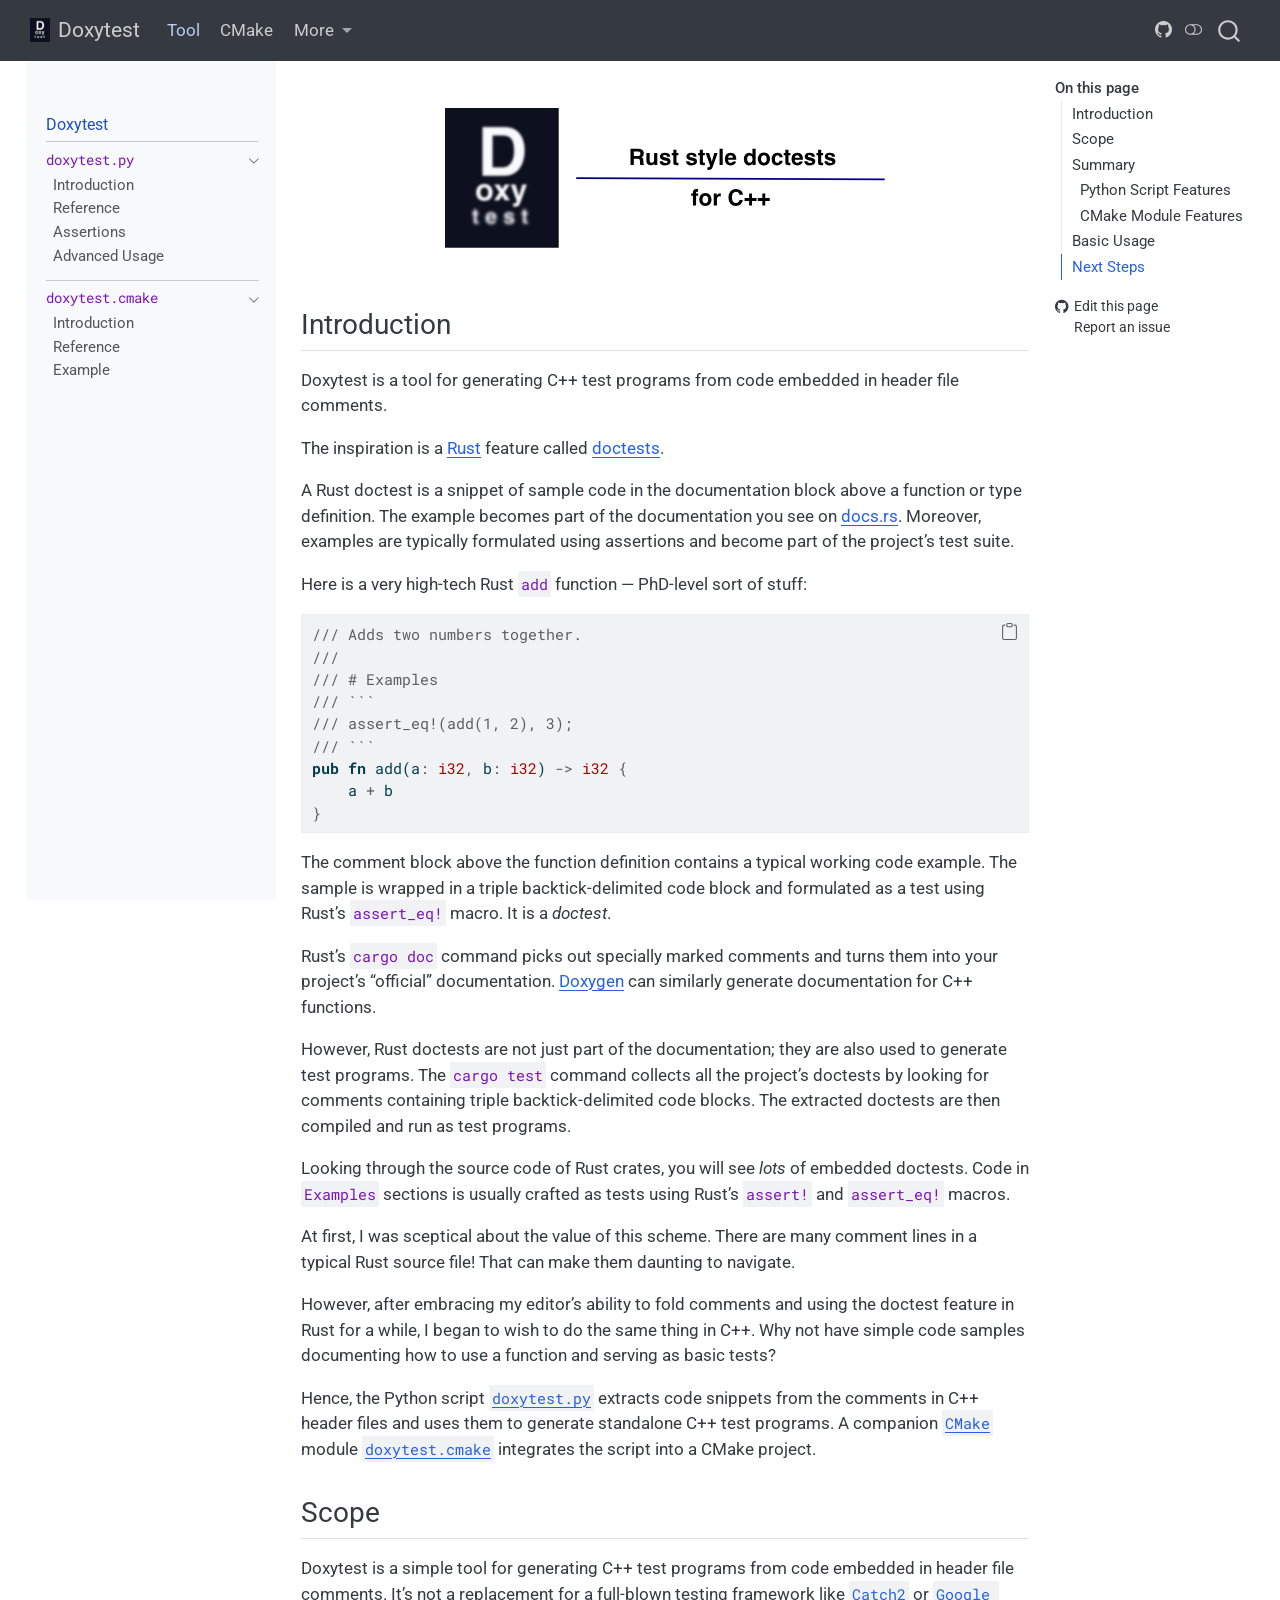
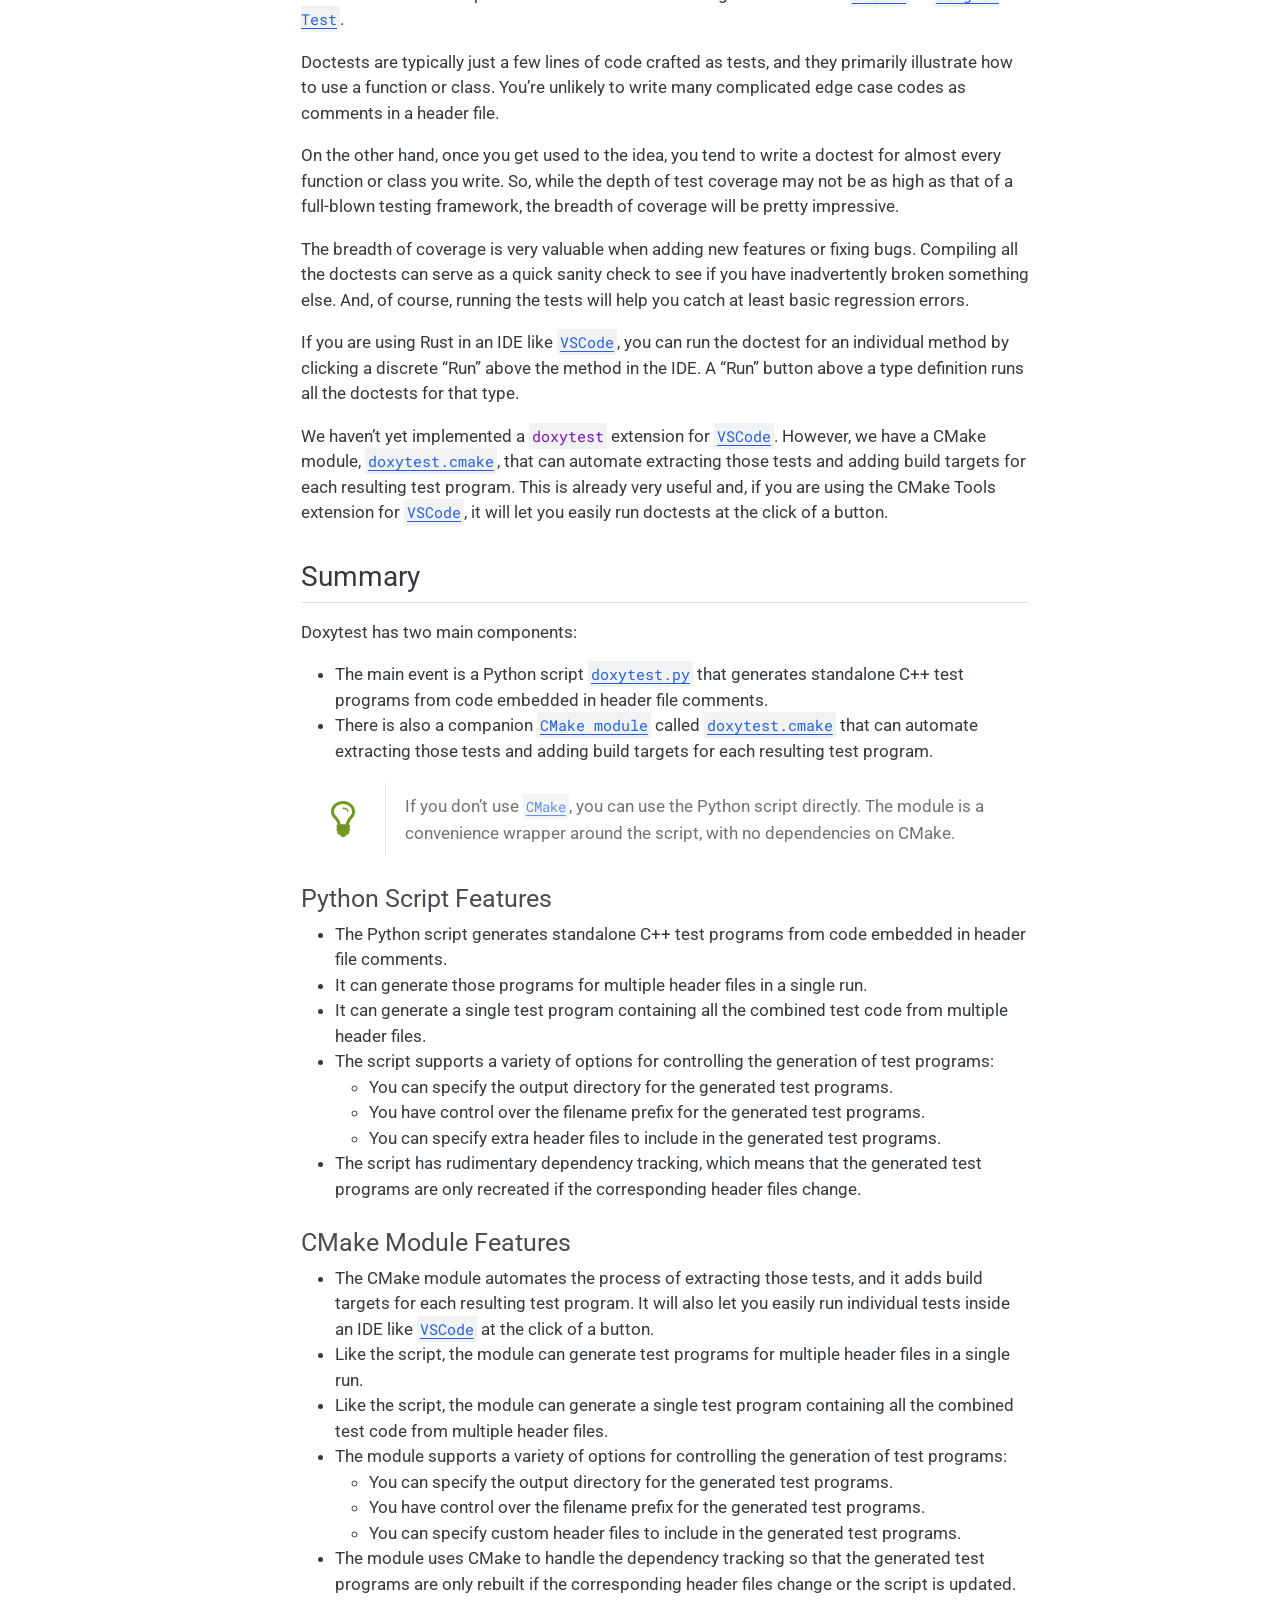
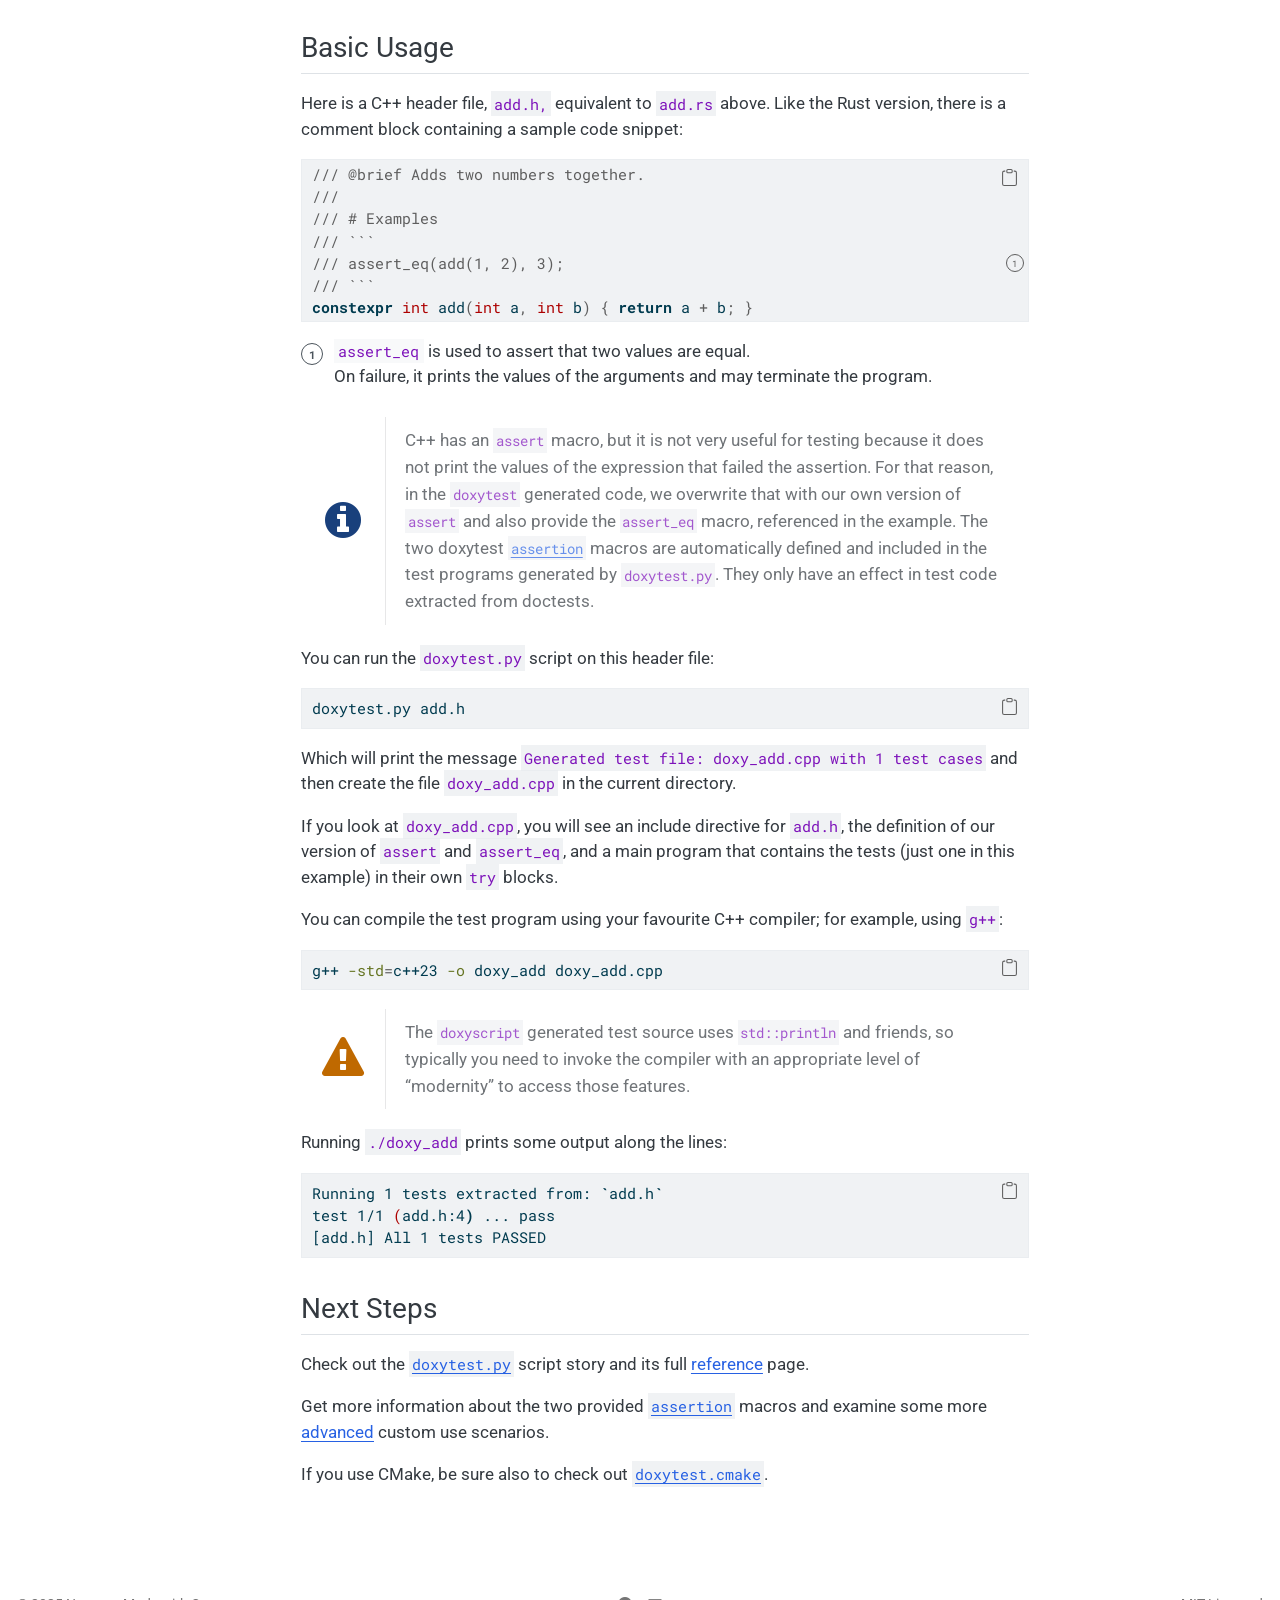
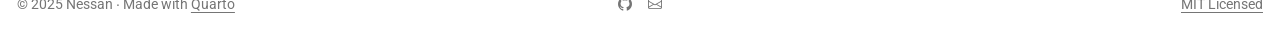
==== commit c01216fe: "Built site for gh-pages" ====
--- a/pages/index.html
+++ b/pages/index.html
@@ -77,9 +77,9 @@
 <link href="../site_libs/quarto-html/quarto-syntax-highlighting-cd4e4562af9062d9f200841793bf5c06.css" rel="stylesheet" class="quarto-color-scheme-extra" id="quarto-text-highlighting-styles">
 <script src="../site_libs/bootstrap/bootstrap.min.js"></script>
 <link href="../site_libs/bootstrap/bootstrap-icons.css" rel="stylesheet">
-<link href="../site_libs/bootstrap/bootstrap-0eee223d19f389612707c748a8aae879.min.css" rel="stylesheet" append-hash="true" class="quarto-color-scheme" id="quarto-bootstrap" data-mode="light">
-<link href="../site_libs/bootstrap/bootstrap-dark-8b082f67e5a85543d0a8d16affa64e02.min.css" rel="stylesheet" append-hash="true" class="quarto-color-scheme quarto-color-alternate" id="quarto-bootstrap" data-mode="dark">
-<link href="../site_libs/bootstrap/bootstrap-0eee223d19f389612707c748a8aae879.min.css" rel="stylesheet" append-hash="true" class="quarto-color-scheme-extra" id="quarto-bootstrap" data-mode="light">
+<link href="../site_libs/bootstrap/bootstrap-0973d013214d2a516d9a013666cd3558.min.css" rel="stylesheet" append-hash="true" class="quarto-color-scheme" id="quarto-bootstrap" data-mode="light">
+<link href="../site_libs/bootstrap/bootstrap-dark-b912a0b19de5eba1f950da62b677ccf0.min.css" rel="stylesheet" append-hash="true" class="quarto-color-scheme quarto-color-alternate" id="quarto-bootstrap" data-mode="dark">
+<link href="../site_libs/bootstrap/bootstrap-0973d013214d2a516d9a013666cd3558.min.css" rel="stylesheet" append-hash="true" class="quarto-color-scheme-extra" id="quarto-bootstrap" data-mode="light">
 <link href="../site_libs/quarto-contrib/admonitions-1.0.0/admonitions.css" rel="stylesheet">
 <script id="quarto-search-options" type="application/json">{
   "location": "navbar",
@@ -563,7 +563,7 @@
     <td class="icon"> <i class="fa icon-note" title="Note"></i></td>
     <td class="content">
     
-C++ has an <code>assert</code> macro, but it is not very useful for testing because it does not print the values of the expression that failed the assertion. For that reason, in the <code>doxytest</code> generated code, we overwrite that with our own version of <code>assert</code> and also provide the <code>assert_eq</code> macro, referenced in the example. The two {doxytest.assertion macros are automatically defined and included in the test programs generated by <code>doxytest.py</code>. They only have an effect in test code extracted from doctests.
+C++ has an <code>assert</code> macro, but it is not very useful for testing because it does not print the values of the expression that failed the assertion. For that reason, in the <code>doxytest</code> generated code, we overwrite that with our own version of <code>assert</code> and also provide the <code>assert_eq</code> macro, referenced in the example. The two doxytest <a href="../pages/script/assertions.html"><code>assertion</code></a> macros are automatically defined and included in the test programs generated by <code>doxytest.py</code>. They only have an effect in test code extracted from doctests.
 </td></tr></tbody></table></div>
 <p>You can run the <code>doxytest.py</code> script on this header file:</p>
 <div class="code-copy-outer-scaffold"><div class="sourceCode" id="cb2"><pre class="sourceCode sh code-with-copy"><code class="sourceCode bash"><span id="cb2-1"><a href="#cb2-1" aria-hidden="true" tabindex="-1"></a><span class="ex">doxytest.py</span> add.h</span></code></pre></div><button title="Copy to Clipboard" class="code-copy-button"><i class="bi"></i></button></div>
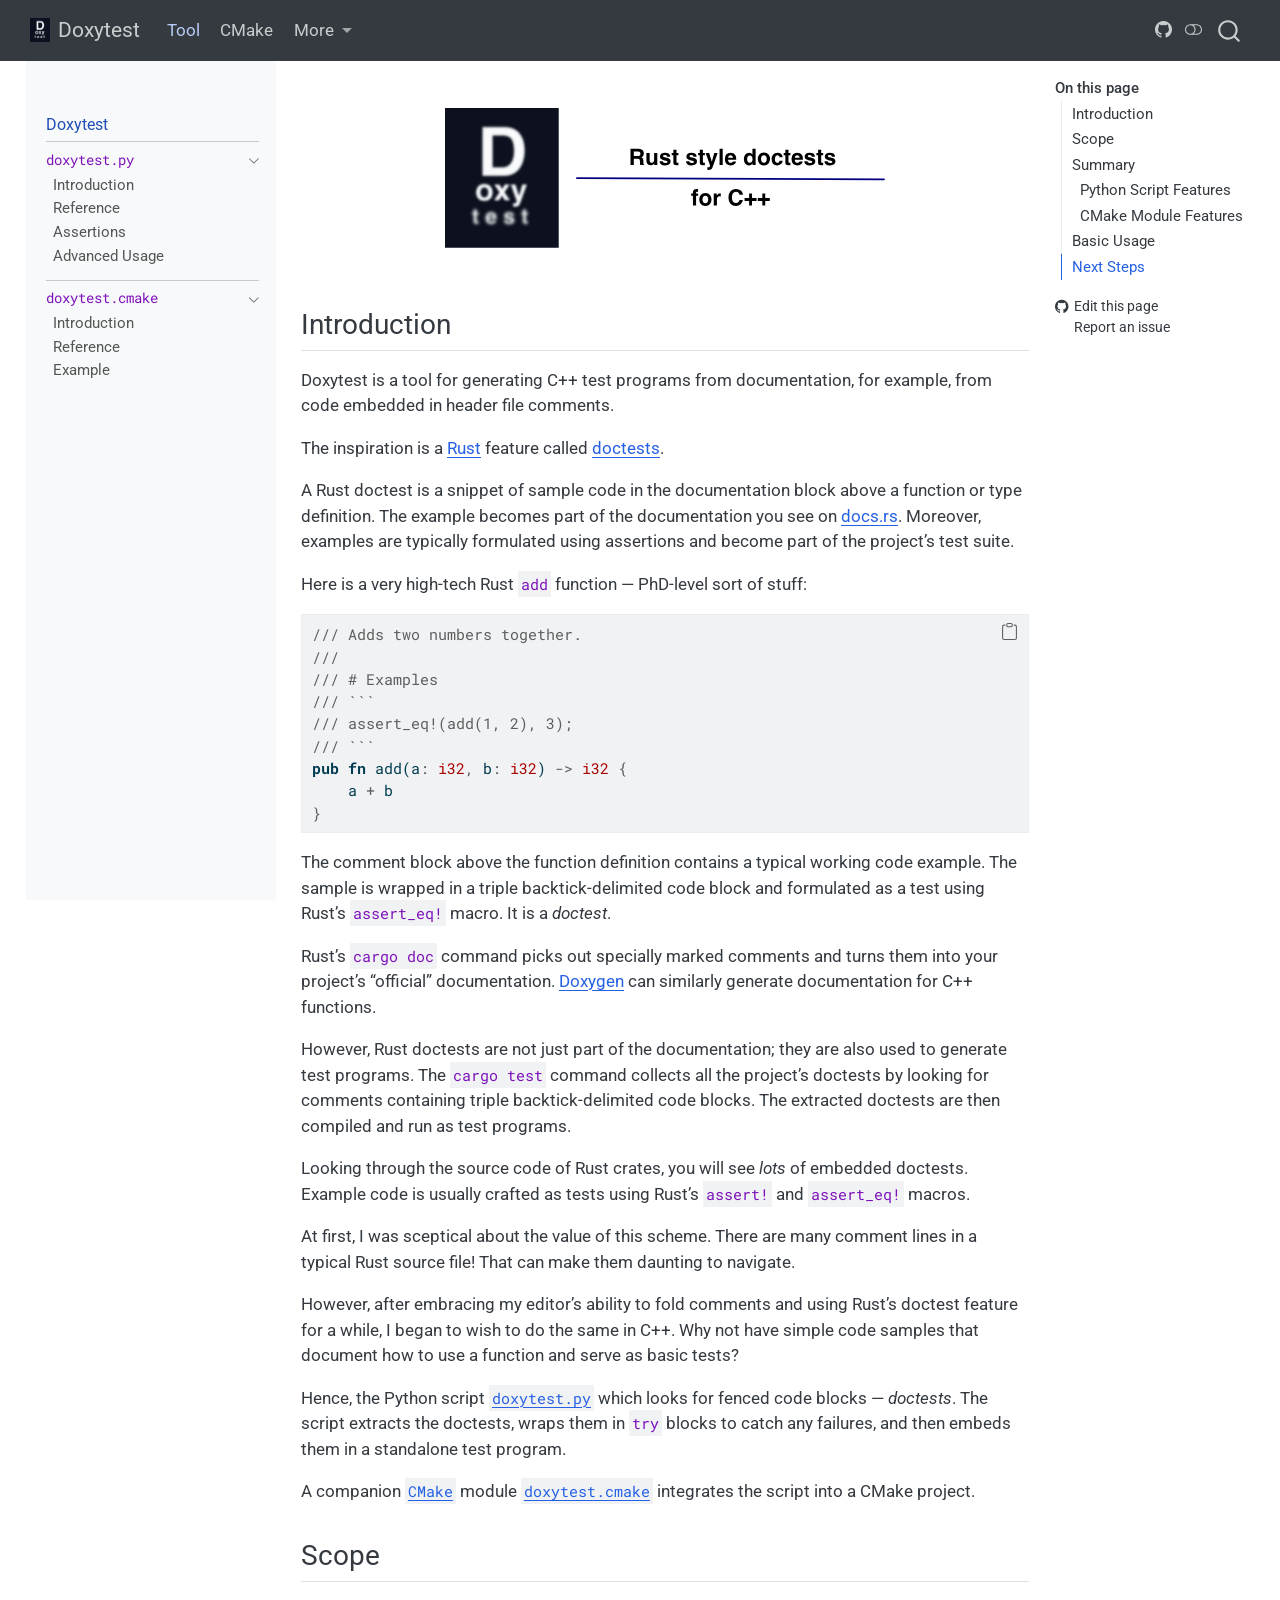
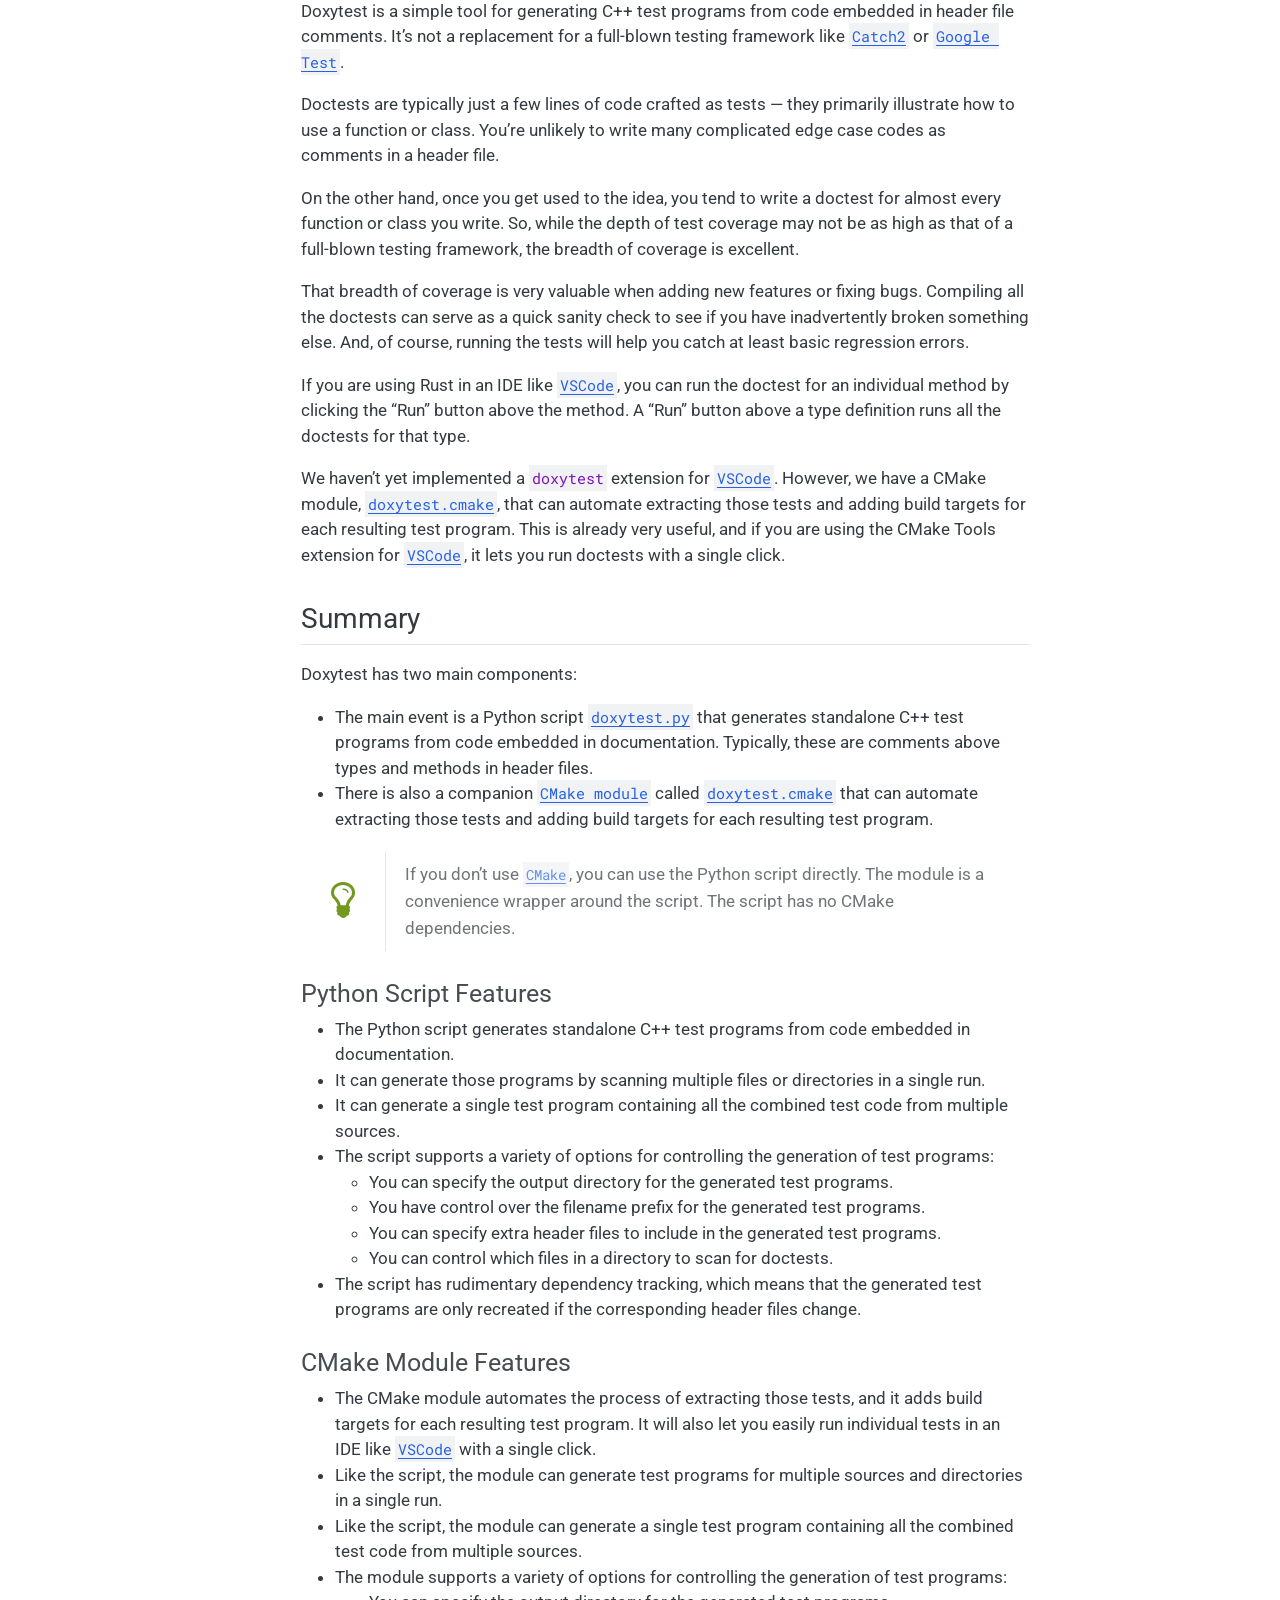
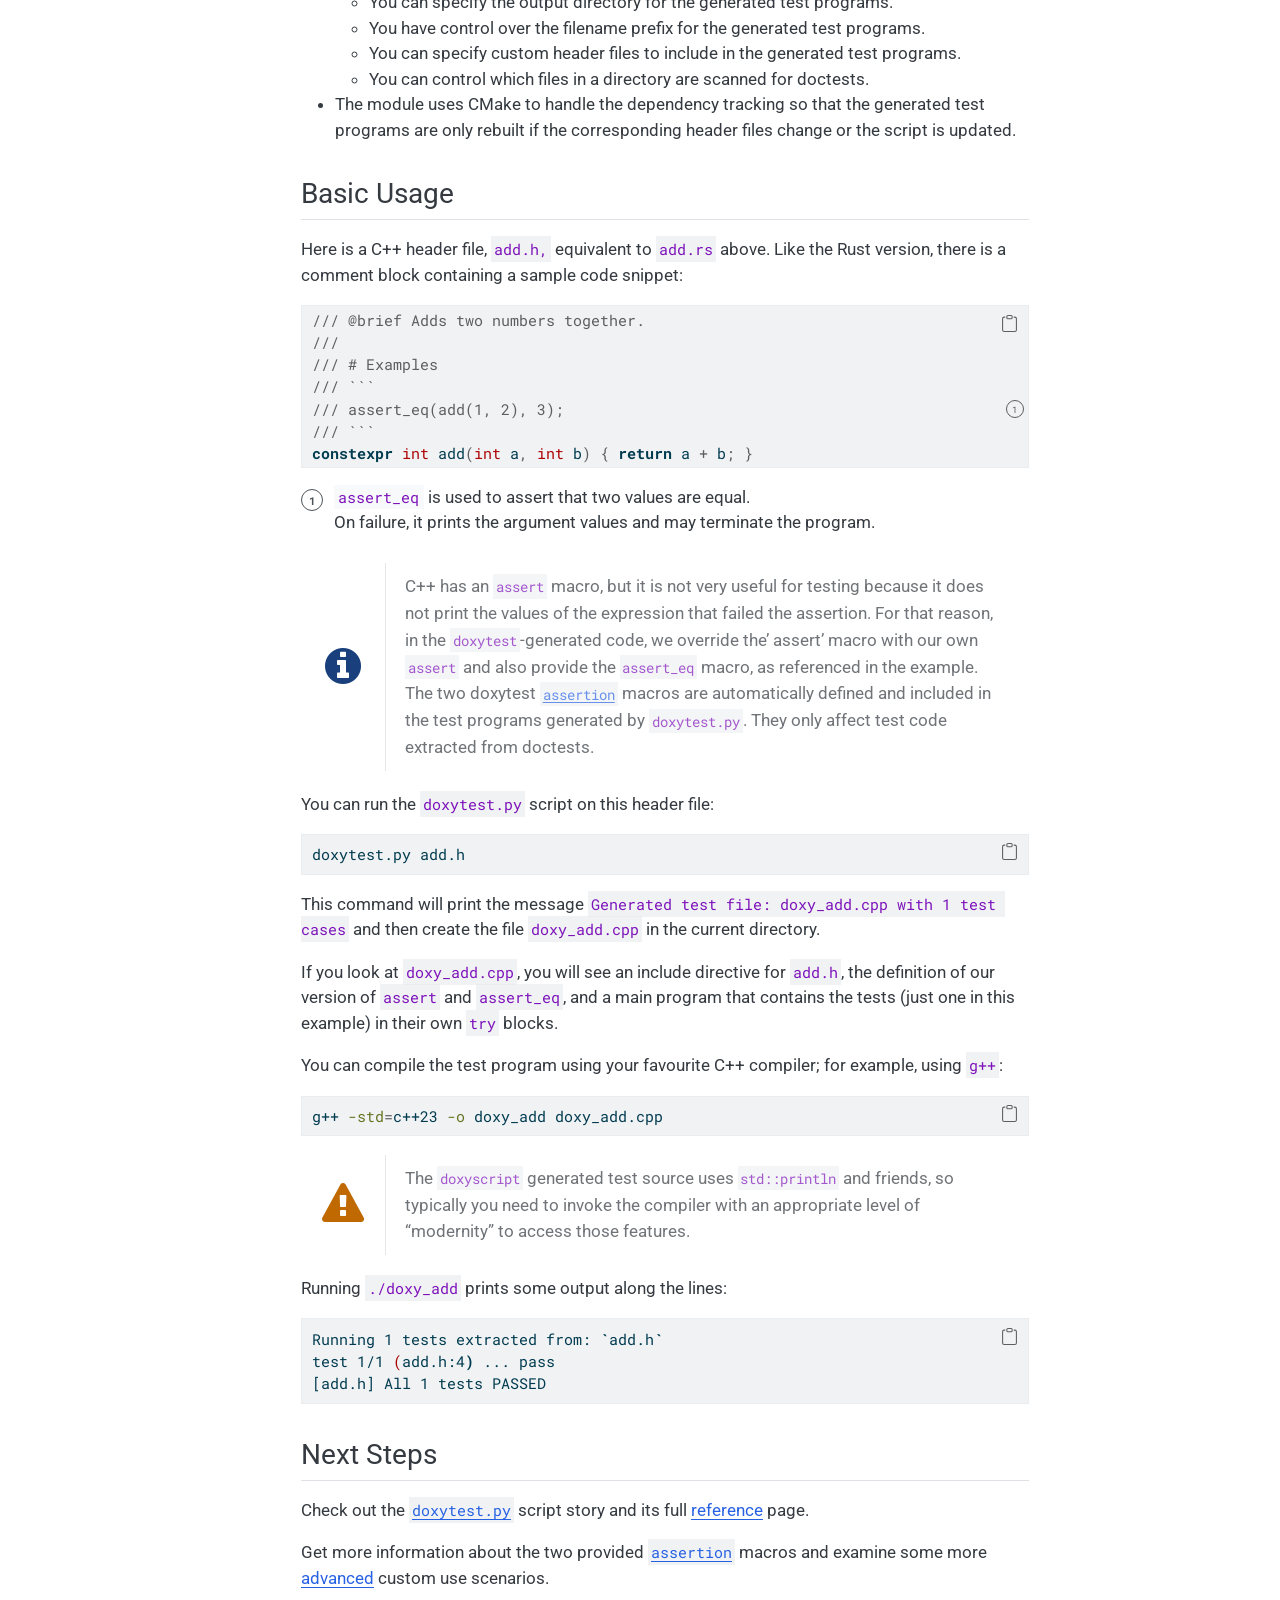
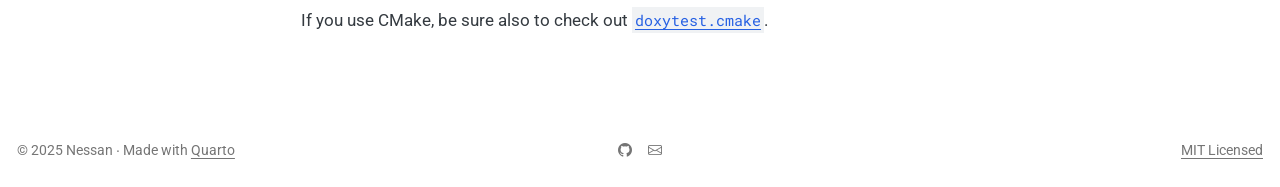
==== commit 39eddb2b: "Built site for gh-pages" ====
--- a/pages/index.html
+++ b/pages/index.html
@@ -77,9 +77,9 @@
 <link href="../site_libs/quarto-html/quarto-syntax-highlighting-cd4e4562af9062d9f200841793bf5c06.css" rel="stylesheet" class="quarto-color-scheme-extra" id="quarto-text-highlighting-styles">
 <script src="../site_libs/bootstrap/bootstrap.min.js"></script>
 <link href="../site_libs/bootstrap/bootstrap-icons.css" rel="stylesheet">
-<link href="../site_libs/bootstrap/bootstrap-0973d013214d2a516d9a013666cd3558.min.css" rel="stylesheet" append-hash="true" class="quarto-color-scheme" id="quarto-bootstrap" data-mode="light">
-<link href="../site_libs/bootstrap/bootstrap-dark-b912a0b19de5eba1f950da62b677ccf0.min.css" rel="stylesheet" append-hash="true" class="quarto-color-scheme quarto-color-alternate" id="quarto-bootstrap" data-mode="dark">
-<link href="../site_libs/bootstrap/bootstrap-0973d013214d2a516d9a013666cd3558.min.css" rel="stylesheet" append-hash="true" class="quarto-color-scheme-extra" id="quarto-bootstrap" data-mode="light">
+<link href="../site_libs/bootstrap/bootstrap-f64d3cc6d510363a8df64d83128550f2.min.css" rel="stylesheet" append-hash="true" class="quarto-color-scheme" id="quarto-bootstrap" data-mode="light">
+<link href="../site_libs/bootstrap/bootstrap-dark-872cdecd6121a61d6fad0543e29579e4.min.css" rel="stylesheet" append-hash="true" class="quarto-color-scheme quarto-color-alternate" id="quarto-bootstrap" data-mode="dark">
+<link href="../site_libs/bootstrap/bootstrap-f64d3cc6d510363a8df64d83128550f2.min.css" rel="stylesheet" append-hash="true" class="quarto-color-scheme-extra" id="quarto-bootstrap" data-mode="light">
 <link href="../site_libs/quarto-contrib/admonitions-1.0.0/admonitions.css" rel="stylesheet">
 <script id="quarto-search-options" type="application/json">{
   "location": "navbar",
@@ -108,6 +108,15 @@
     "search-label": "Search"
   }
 }</script>
+<script async="" src="https://www.googletagmanager.com/gtag/js?id=G-62CQE8TY0X"></script>
+
+<script type="text/javascript">
+
+window.dataLayer = window.dataLayer || [];
+function gtag(){dataLayer.push(arguments);}
+gtag('js', new Date());
+gtag('config', 'G-62CQE8TY0X', { 'anonymize_ip': true});
+</script>
 <link rel="stylesheet" href="https://cdnjs.cloudflare.com/ajax/libs/font-awesome/4.7.0/css/font-awesome.min.css">
 
 
@@ -467,7 +476,7 @@
 <p><br></p>
 <section id="introduction" class="level2">
 <h2 class="anchored" data-anchor-id="introduction">Introduction</h2>
-<p>Doxytest is a tool for generating C++ test programs from code embedded in header file comments.</p>
+<p>Doxytest is a tool for generating C++ test programs from documentation, for example, from code embedded in header file comments.</p>
 <p>The inspiration is a <a href="https://www.rust-lang.org">Rust</a> feature called <a href="https://doc.rust-lang.org/rustdoc/write-documentation/documentation-tests.html">doctests</a>.</p>
 <p>A Rust doctest is a snippet of sample code in the documentation block above a function or type definition. The example becomes part of the documentation you see on <a href="https://docs.rs">docs.rs</a>. Moreover, examples are typically formulated using assertions and become part of the project’s test suite.</p>
 <p>Here is a very high-tech Rust <code>add</code> function — PhD-level sort of stuff:</p>
@@ -483,25 +492,26 @@
 <p>The comment block above the function definition contains a typical working code example. The sample is wrapped in a triple backtick-delimited code block and formulated as a test using Rust’s <code>assert_eq!</code> macro. It is a <em>doctest</em>.</p>
 <p>Rust’s <code>cargo doc</code> command picks out specially marked comments and turns them into your project’s “official” documentation. <a href="https://www.doxygen.nl">Doxygen</a> can similarly generate documentation for C++ functions.</p>
 <p>However, Rust doctests are not just part of the documentation; they are also used to generate test programs. The <code>cargo test</code> command collects all the project’s doctests by looking for comments containing triple backtick-delimited code blocks. The extracted doctests are then compiled and run as test programs.</p>
-<p>Looking through the source code of Rust crates, you will see <em>lots</em> of embedded doctests. Code in <code>Examples</code> sections is usually crafted as tests using Rust’s <code>assert!</code> and <code>assert_eq!</code> macros.</p>
+<p>Looking through the source code of Rust crates, you will see <em>lots</em> of embedded doctests. Example code is usually crafted as tests using Rust’s <code>assert!</code> and <code>assert_eq!</code> macros.</p>
 <p>At first, I was sceptical about the value of this scheme. There are many comment lines in a typical Rust source file! That can make them daunting to navigate.</p>
-<p>However, after embracing my editor’s ability to fold comments and using the doctest feature in Rust for a while, I began to wish to do the same thing in C++. Why not have simple code samples documenting how to use a function and serving as basic tests?</p>
-<p>Hence, the Python script <a href="../pages/script/index.html"><code>doxytest.py</code></a> extracts code snippets from the comments in C++ header files and uses them to generate standalone C++ test programs. A companion <a href="https://cmake.org"><code>CMake</code></a> module <a href="../pages/cmake/index.html"><code>doxytest.cmake</code></a> integrates the script into a CMake project.</p>
+<p>However, after embracing my editor’s ability to fold comments and using Rust’s doctest feature for a while, I began to wish to do the same in C++. Why not have simple code samples that document how to use a function and serve as basic tests?</p>
+<p>Hence, the Python script <a href="../pages/script/index.html"><code>doxytest.py</code></a> which looks for fenced code blocks — <em>doctests</em>. The script extracts the doctests, wraps them in <code>try</code> blocks to catch any failures, and then embeds them in a standalone test program.</p>
+<p>A companion <a href="https://cmake.org"><code>CMake</code></a> module <a href="../pages/cmake/index.html"><code>doxytest.cmake</code></a> integrates the script into a CMake project.</p>
 </section>
 <section id="scope" class="level2">
 <h2 class="anchored" data-anchor-id="scope">Scope</h2>
 <p>Doxytest is a simple tool for generating C++ test programs from code embedded in header file comments. It’s not a replacement for a full-blown testing framework like <a href="https://github.com/catchorg/Catch2"><code>Catch2</code></a> or <a href="https://github.com/google/googletest"><code>Google Test</code></a>.</p>
-<p>Doctests are typically just a few lines of code crafted as tests, and they primarily illustrate how to use a function or class. You’re unlikely to write many complicated edge case codes as comments in a header file.</p>
-<p>On the other hand, once you get used to the idea, you tend to write a doctest for almost every function or class you write. So, while the depth of test coverage may not be as high as that of a full-blown testing framework, the breadth of coverage will be pretty impressive.</p>
-<p>The breadth of coverage is very valuable when adding new features or fixing bugs. Compiling all the doctests can serve as a quick sanity check to see if you have inadvertently broken something else. And, of course, running the tests will help you catch at least basic regression errors.</p>
-<p>If you are using Rust in an IDE like <a href="https://code.visualstudio.com"><code>VSCode</code></a>, you can run the doctest for an individual method by clicking a discrete “Run” above the method in the IDE. A “Run” button above a type definition runs all the doctests for that type.</p>
-<p>We haven’t yet implemented a <code>doxytest</code> extension for <a href="https://code.visualstudio.com"><code>VSCode</code></a>. However, we have a CMake module, <a href="../pages/cmake/index.html"><code>doxytest.cmake</code></a>, that can automate extracting those tests and adding build targets for each resulting test program. This is already very useful and, if you are using the CMake Tools extension for <a href="https://code.visualstudio.com"><code>VSCode</code></a>, it will let you easily run doctests at the click of a button.</p>
+<p>Doctests are typically just a few lines of code crafted as tests — they primarily illustrate how to use a function or class. You’re unlikely to write many complicated edge case codes as comments in a header file.</p>
+<p>On the other hand, once you get used to the idea, you tend to write a doctest for almost every function or class you write. So, while the depth of test coverage may not be as high as that of a full-blown testing framework, the breadth of coverage is excellent.</p>
+<p>That breadth of coverage is very valuable when adding new features or fixing bugs. Compiling all the doctests can serve as a quick sanity check to see if you have inadvertently broken something else. And, of course, running the tests will help you catch at least basic regression errors.</p>
+<p>If you are using Rust in an IDE like <a href="https://code.visualstudio.com"><code>VSCode</code></a>, you can run the doctest for an individual method by clicking the “Run” button above the method. A “Run” button above a type definition runs all the doctests for that type.</p>
+<p>We haven’t yet implemented a <code>doxytest</code> extension for <a href="https://code.visualstudio.com"><code>VSCode</code></a>. However, we have a CMake module, <a href="../pages/cmake/index.html"><code>doxytest.cmake</code></a>, that can automate extracting those tests and adding build targets for each resulting test program. This is already very useful, and if you are using the CMake Tools extension for <a href="https://code.visualstudio.com"><code>VSCode</code></a>, it lets you run doctests with a single click.</p>
 </section>
 <section id="summary" class="level2">
 <h2 class="anchored" data-anchor-id="summary">Summary</h2>
 <p>Doxytest has two main components:</p>
 <ul>
-<li>The main event is a Python script <a href="../pages/script/index.html"><code>doxytest.py</code></a> that generates standalone C++ test programs from code embedded in header file comments.</li>
+<li>The main event is a Python script <a href="../pages/script/index.html"><code>doxytest.py</code></a> that generates standalone C++ test programs from code embedded in documentation. Typically, these are comments above types and methods in header files.</li>
 <li>There is also a companion <a href="https://cmake.org/cmake/help/book/mastering-cmake/chapter/Modules.html"><code>CMake module</code></a> called <a href="../pages/cmake/index.html"><code>doxytest.cmake</code></a> that can automate extracting those tests and adding build targets for each resulting test program.</li>
 </ul>
 <div class="admonition tip">
@@ -509,19 +519,20 @@
     <td class="icon"> <i class="fa icon-tip" title="Tip"></i></td>
     <td class="content">
     
-If you don’t use <a href="https://cmake.org"><code>CMake</code></a>, you can use the Python script directly. The module is a convenience wrapper around the script, with no dependencies on CMake.
+If you don’t use <a href="https://cmake.org"><code>CMake</code></a>, you can use the Python script directly. The module is a convenience wrapper around the script. The script has no CMake dependencies.
 </td></tr></tbody></table></div>
 <section id="python-script-features" class="level3">
 <h3 class="anchored" data-anchor-id="python-script-features">Python Script Features</h3>
 <ul>
-<li>The Python script generates standalone C++ test programs from code embedded in header file comments.</li>
-<li>It can generate those programs for multiple header files in a single run.</li>
-<li>It can generate a single test program containing all the combined test code from multiple header files.</li>
+<li>The Python script generates standalone C++ test programs from code embedded in documentation.</li>
+<li>It can generate those programs by scanning multiple files or directories in a single run.</li>
+<li>It can generate a single test program containing all the combined test code from multiple sources.</li>
 <li>The script supports a variety of options for controlling the generation of test programs:
 <ul>
 <li>You can specify the output directory for the generated test programs.</li>
 <li>You have control over the filename prefix for the generated test programs.</li>
 <li>You can specify extra header files to include in the generated test programs.</li>
+<li>You can control which files in a directory to scan for doctests.</li>
 </ul></li>
 <li>The script has rudimentary dependency tracking, which means that the generated test programs are only recreated if the corresponding header files change.</li>
 </ul>
@@ -529,14 +540,15 @@
 <section id="cmake-module-features" class="level3">
 <h3 class="anchored" data-anchor-id="cmake-module-features">CMake Module Features</h3>
 <ul>
-<li>The CMake module automates the process of extracting those tests, and it adds build targets for each resulting test program. It will also let you easily run individual tests inside an IDE like <a href="https://code.visualstudio.com"><code>VSCode</code></a> at the click of a button.</li>
-<li>Like the script, the module can generate test programs for multiple header files in a single run.</li>
-<li>Like the script, the module can generate a single test program containing all the combined test code from multiple header files.</li>
+<li>The CMake module automates the process of extracting those tests, and it adds build targets for each resulting test program. It will also let you easily run individual tests in an IDE like <a href="https://code.visualstudio.com"><code>VSCode</code></a> with a single click.</li>
+<li>Like the script, the module can generate test programs for multiple sources and directories in a single run.</li>
+<li>Like the script, the module can generate a single test program containing all the combined test code from multiple sources.</li>
 <li>The module supports a variety of options for controlling the generation of test programs:
 <ul>
 <li>You can specify the output directory for the generated test programs.</li>
 <li>You have control over the filename prefix for the generated test programs.</li>
 <li>You can specify custom header files to include in the generated test programs.</li>
+<li>You can control which files in a directory are scanned for doctests.</li>
 </ul></li>
 <li>The module uses CMake to handle the dependency tracking so that the generated test programs are only rebuilt if the corresponding header files change or the script is updated.</li>
 </ul>
@@ -555,7 +567,7 @@
 <dl class="code-annotation-container-grid">
 <dt data-target-cell="annotated-cell-2" data-target-annotation="1">1</dt>
 <dd>
-<span data-code-cell="annotated-cell-2" data-code-lines="5" data-code-annotation="1"><code>assert_eq</code> is used to assert that two values are equal. <br> On failure, it prints the values of the arguments and may terminate the program.</span>
+<span data-code-cell="annotated-cell-2" data-code-lines="5" data-code-annotation="1"><code>assert_eq</code> is used to assert that two values are equal. <br> On failure, it prints the argument values and may terminate the program.</span>
 </dd>
 </dl>
 <div class="admonition note">
@@ -563,11 +575,11 @@
     <td class="icon"> <i class="fa icon-note" title="Note"></i></td>
     <td class="content">
     
-C++ has an <code>assert</code> macro, but it is not very useful for testing because it does not print the values of the expression that failed the assertion. For that reason, in the <code>doxytest</code> generated code, we overwrite that with our own version of <code>assert</code> and also provide the <code>assert_eq</code> macro, referenced in the example. The two doxytest <a href="../pages/script/assertions.html"><code>assertion</code></a> macros are automatically defined and included in the test programs generated by <code>doxytest.py</code>. They only have an effect in test code extracted from doctests.
+C++ has an <code>assert</code> macro, but it is not very useful for testing because it does not print the values of the expression that failed the assertion. For that reason, in the <code>doxytest</code>-generated code, we override the’ assert’ macro with our own <code>assert</code> and also provide the <code>assert_eq</code> macro, as referenced in the example. The two doxytest <a href="../pages/script/assertions.html"><code>assertion</code></a> macros are automatically defined and included in the test programs generated by <code>doxytest.py</code>. They only affect test code extracted from doctests.
 </td></tr></tbody></table></div>
 <p>You can run the <code>doxytest.py</code> script on this header file:</p>
 <div class="code-copy-outer-scaffold"><div class="sourceCode" id="cb2"><pre class="sourceCode sh code-with-copy"><code class="sourceCode bash"><span id="cb2-1"><a href="#cb2-1" aria-hidden="true" tabindex="-1"></a><span class="ex">doxytest.py</span> add.h</span></code></pre></div><button title="Copy to Clipboard" class="code-copy-button"><i class="bi"></i></button></div>
-<p>Which will print the message <code>Generated test file: doxy_add.cpp with 1 test cases</code> and then create the file <code>doxy_add.cpp</code> in the current directory.</p>
+<p>This command will print the message <code>Generated test file: doxy_add.cpp with 1 test cases</code> and then create the file <code>doxy_add.cpp</code> in the current directory.</p>
 <p>If you look at <code>doxy_add.cpp</code>, you will see an include directive for <code>add.h</code>, the definition of our version of <code>assert</code> and <code>assert_eq</code>, and a main program that contains the tests (just one in this example) in their own <code>try</code> blocks.</p>
 <p>You can compile the test program using your favourite C++ compiler; for example, using <code>g++</code>:</p>
 <div class="code-copy-outer-scaffold"><div class="sourceCode" id="cb3"><pre class="sourceCode sh code-with-copy"><code class="sourceCode bash"><span id="cb3-1"><a href="#cb3-1" aria-hidden="true" tabindex="-1"></a><span class="ex">g++</span> <span class="at">-std</span><span class="op">=</span>c++23 <span class="at">-o</span> doxy_add doxy_add.cpp</span></code></pre></div><button title="Copy to Clipboard" class="code-copy-button"><i class="bi"></i></button></div>
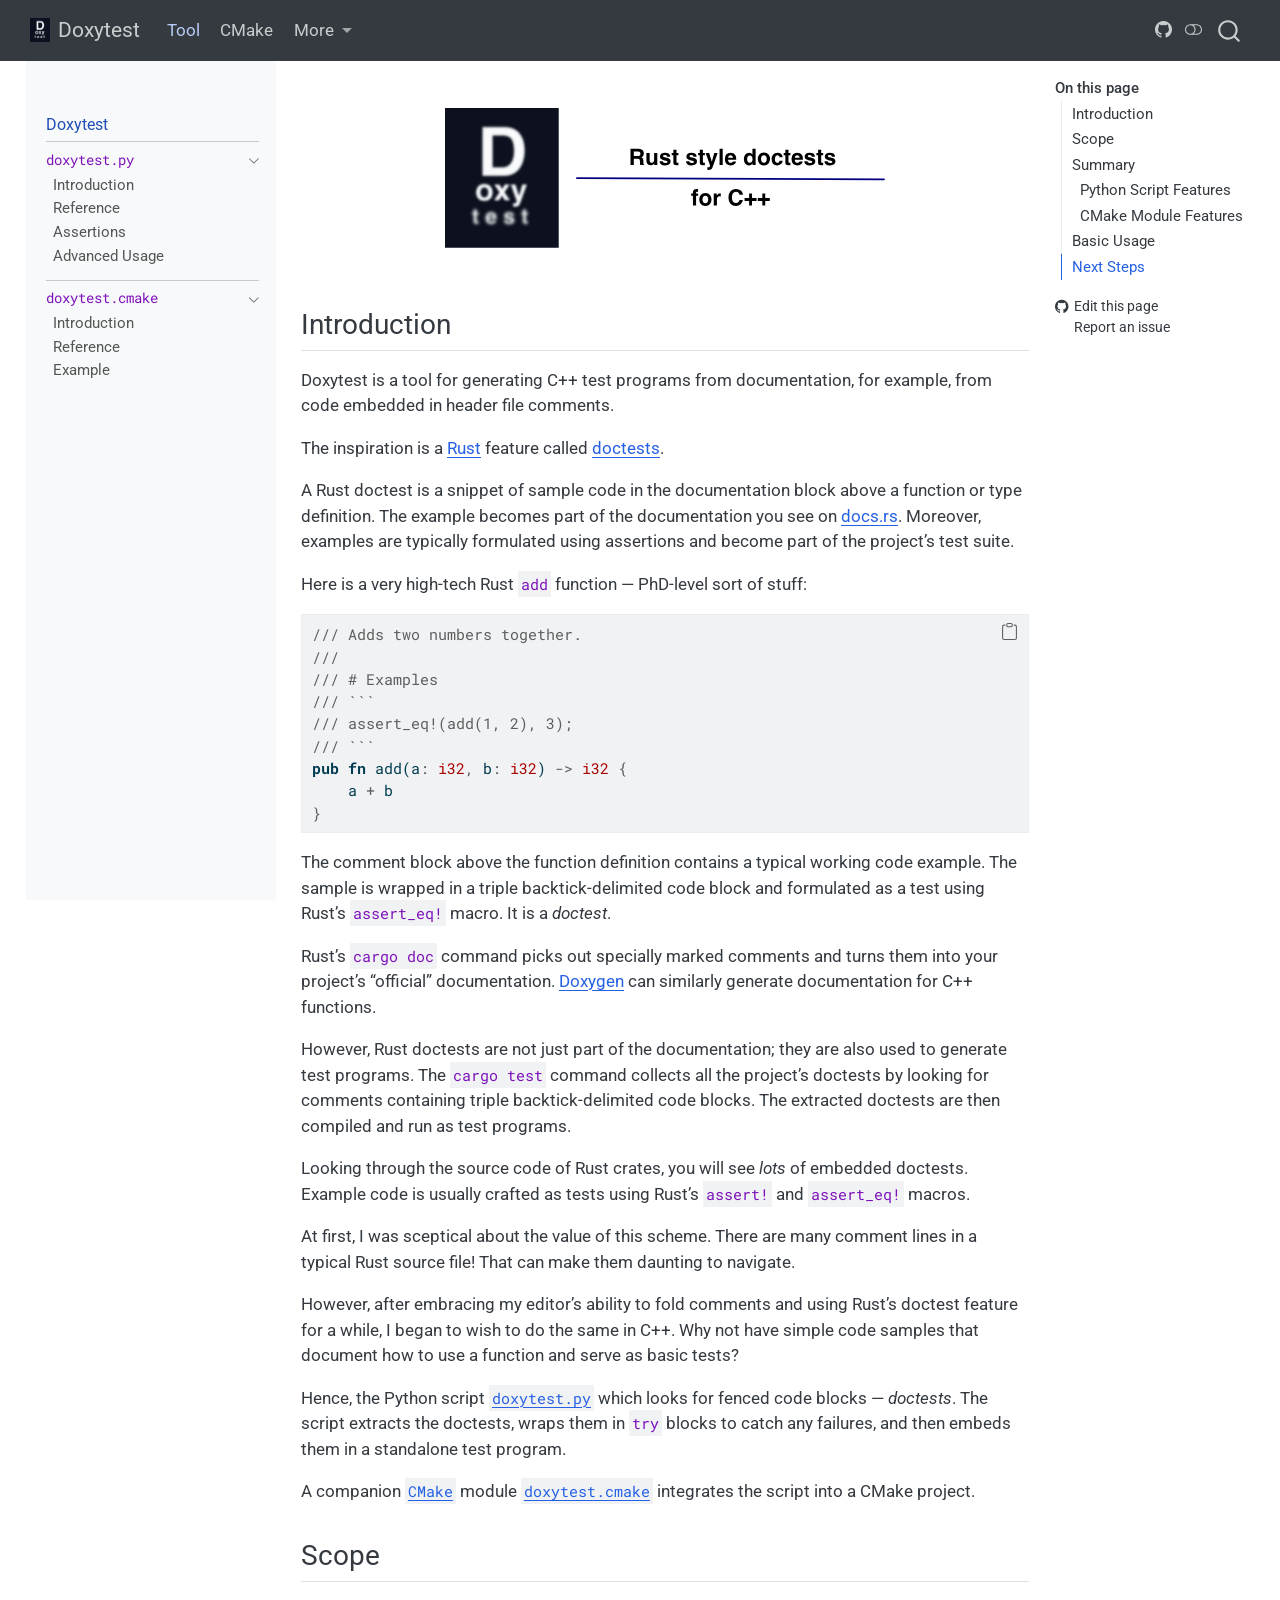
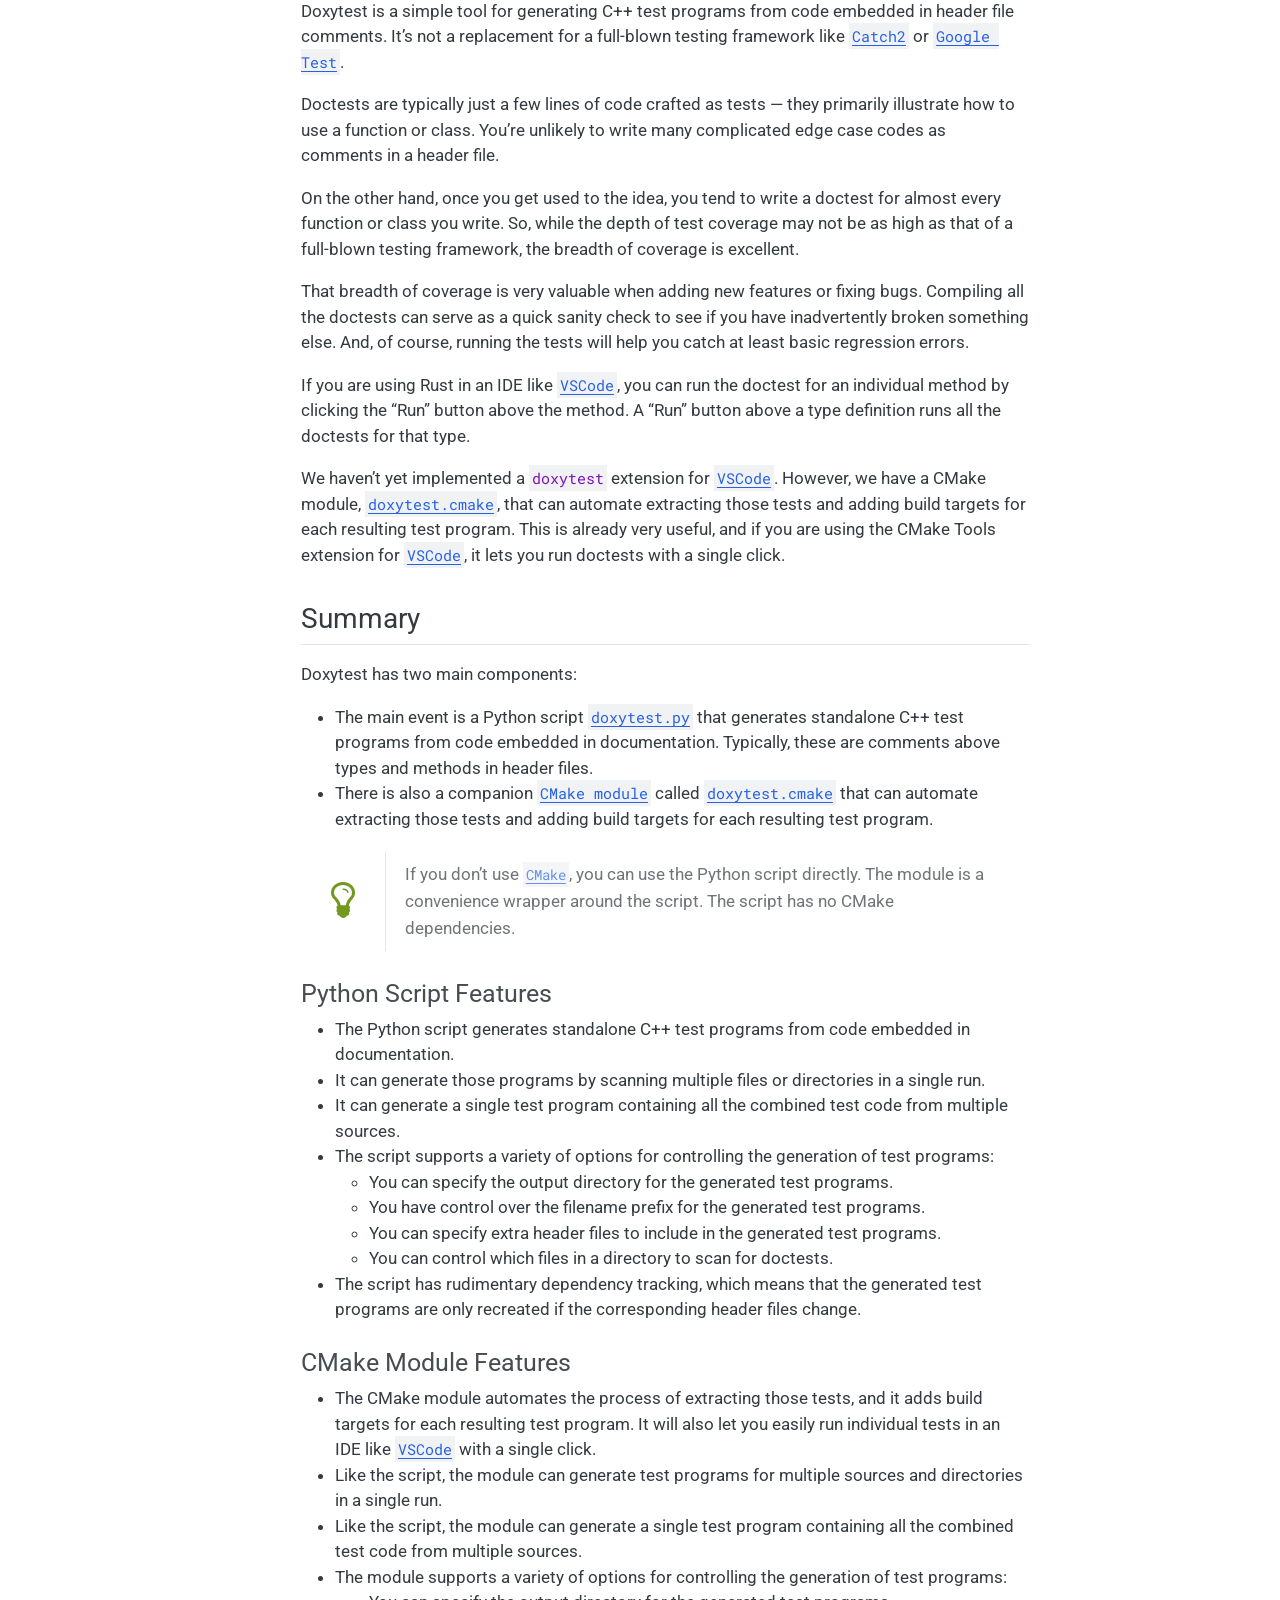
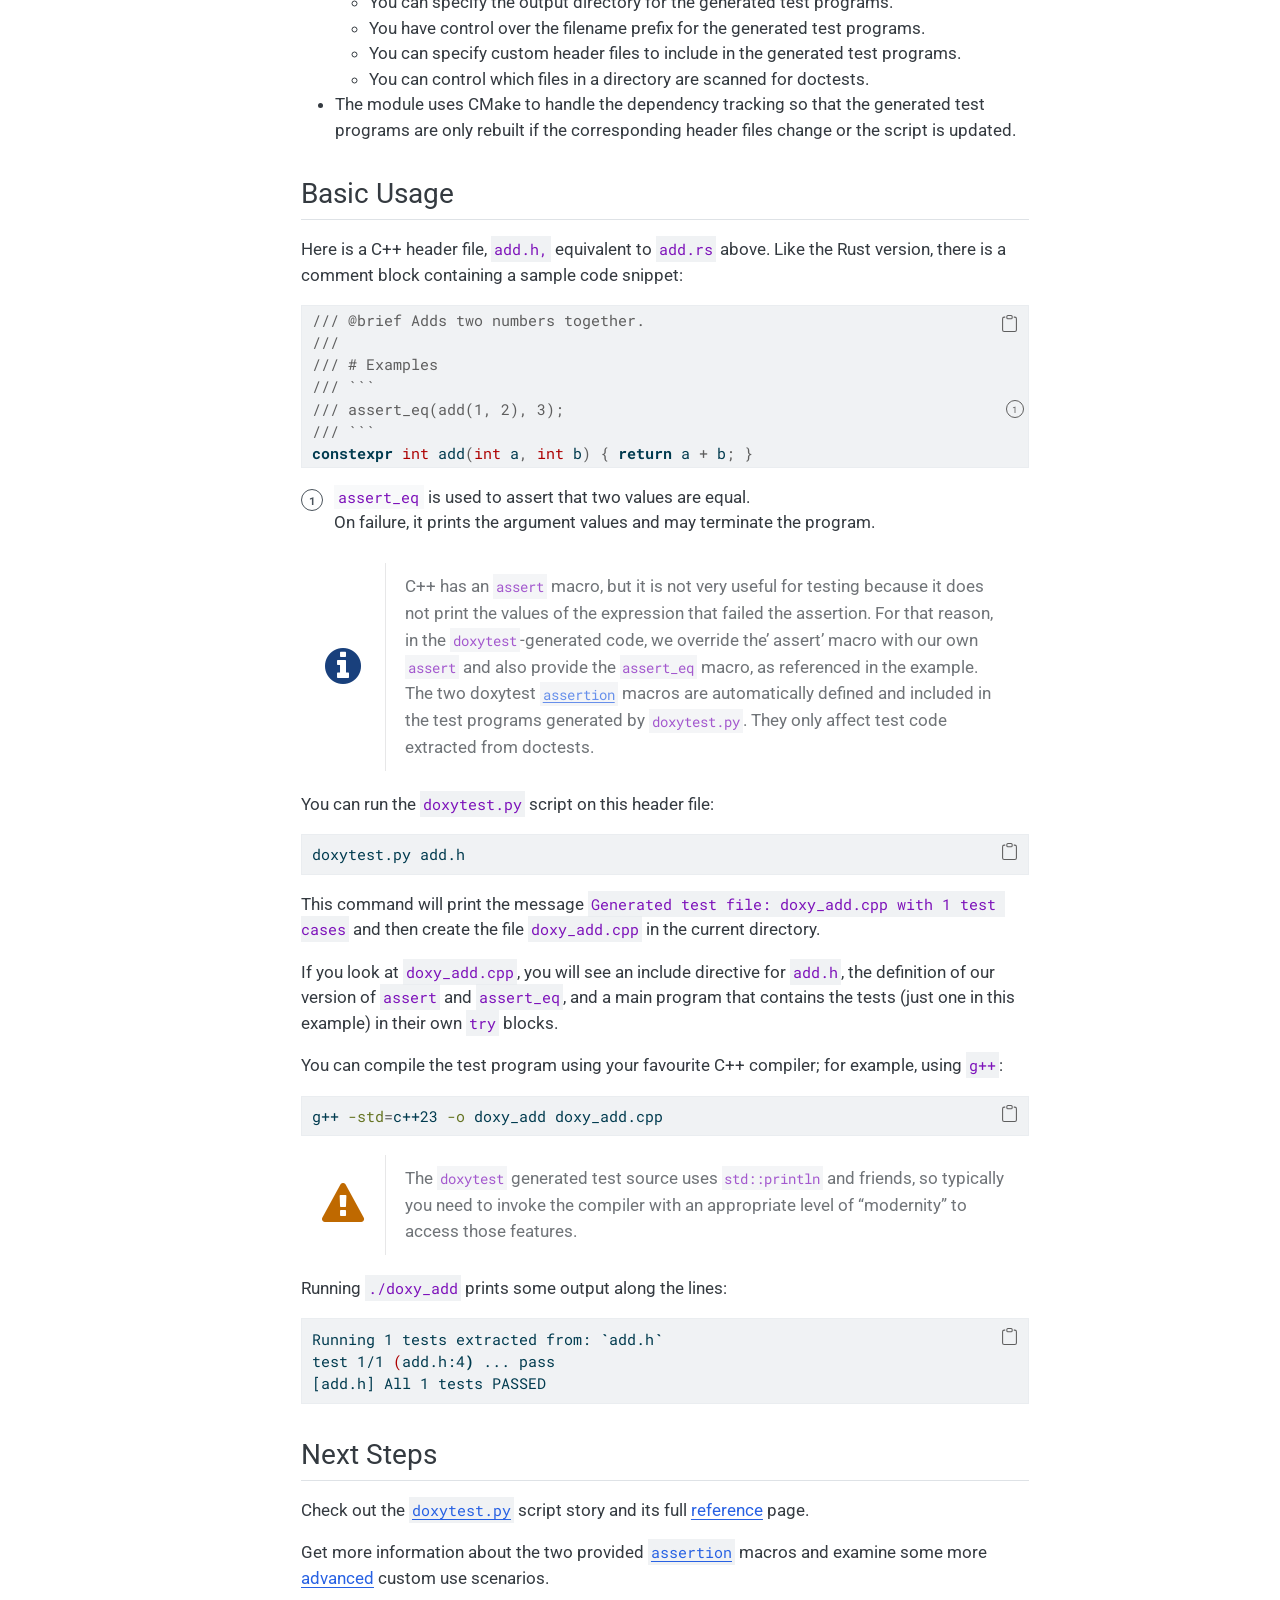
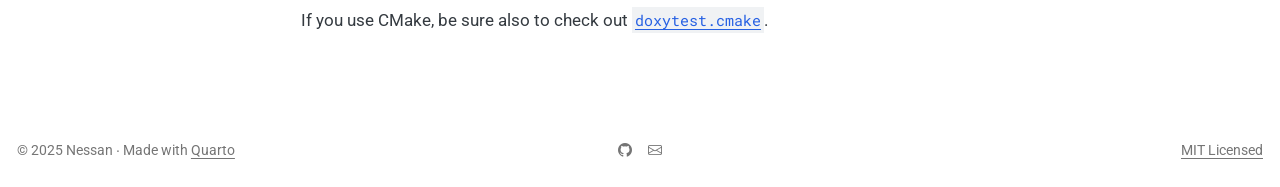
==== commit 893b24d0: "Built site for gh-pages" ====
--- a/pages/index.html
+++ b/pages/index.html
@@ -588,7 +588,7 @@
     <td class="icon"> <i class="fa icon-warning" title="Warning"></i></td>
     <td class="content">
     
-The <code>doxyscript</code> generated test source uses <code>std::println</code> and friends, so typically you need to invoke the compiler with an appropriate level of “modernity” to access those features.
+The <code>doxytest</code> generated test source uses <code>std::println</code> and friends, so typically you need to invoke the compiler with an appropriate level of “modernity” to access those features.
 </td></tr></tbody></table></div>
 <p>Running <code>./doxy_add</code> prints some output along the lines:</p>
 <div class="code-copy-outer-scaffold"><div class="sourceCode" id="cb4"><pre class="sourceCode sh code-with-copy"><code class="sourceCode bash"><span id="cb4-1"><a href="#cb4-1" aria-hidden="true" tabindex="-1"></a><span class="ex">Running</span> 1 tests extracted from: <span class="kw">`</span><span class="ex">add.h</span><span class="kw">`</span></span>
